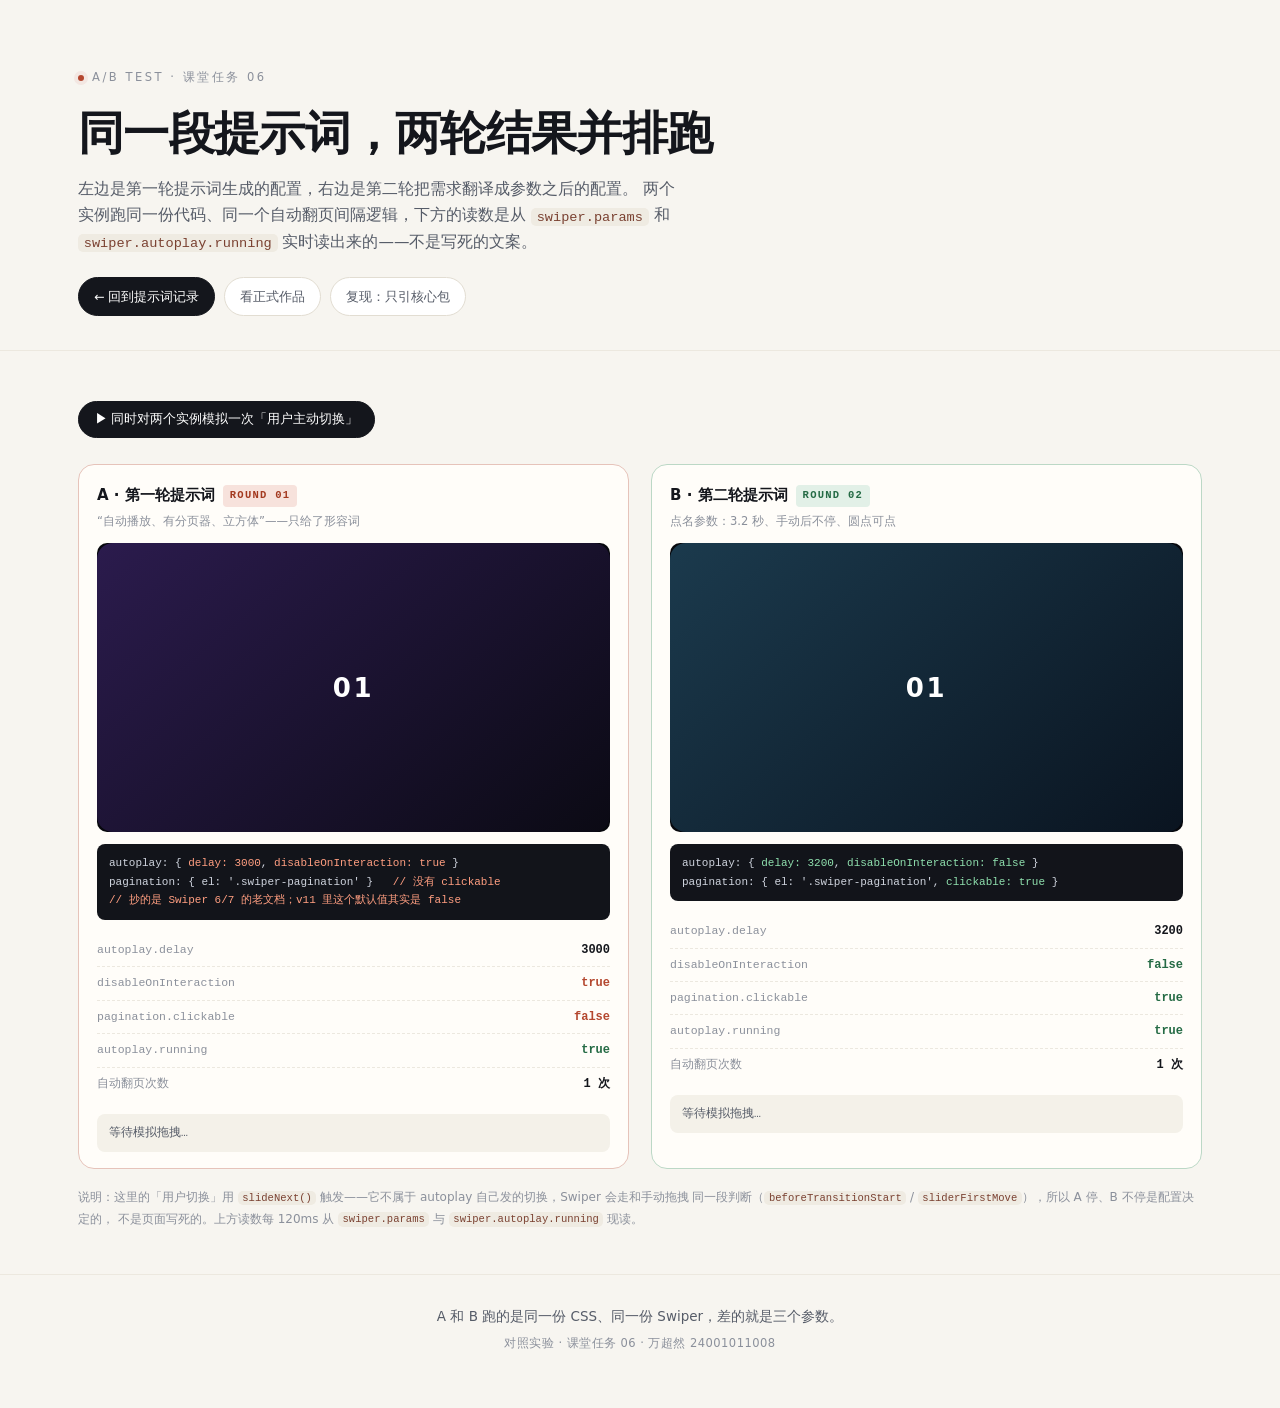
==== debug/index.html @ 889f72eb "feat: 补 4 张实拍记录 + A/B 对照实验页 + 核心包复现页；修正 disableOnInteraction 默认值说法" ====
<!doctype html>
<html lang="zh-CN">
<head>
<meta charset="utf-8" />
<meta name="viewport" content="width=device-width, initial-scale=1" />
<title>A/B 对照实验 · 第一轮 vs 第二轮</title>
<link rel="stylesheet" href="../css/style.css" />
<link rel="stylesheet" href="../vendor/swiper-bundle.min.css" />
<style>
  .ab-wrap{ max-width:1180px; }
  .ab-grid{
    display:grid; grid-template-columns:1fr 1fr; gap:22px;
    margin-top:26px;
  }
  .ab-panel{
    border:1px solid var(--line);
    border-radius:16px;
    background:var(--paper-2);
    padding:18px 18px 16px;
    min-width:0;
  }
  .ab-panel--bad{ border-color:#e6c3ba; }
  .ab-panel--good{ border-color:#bcd8c6; }
  .ab-panel h2{
    margin:0 0 3px; font-size:15px; font-weight:650;
    display:flex; align-items:center; gap:8px;
  }
  .ab-tag{
    font-family:ui-monospace,Consolas,monospace;
    font-size:10.5px; letter-spacing:.12em;
    padding:2px 7px; border-radius:4px;
  }
  .ab-tag--bad{ background:#f7e2dc; color:#a3391f; }
  .ab-tag--good{ background:#e2f0e7; color:#256b45; }
  .ab-sub{ margin:0 0 12px; font-size:11.5px; color:var(--ink-3); }

  .ab-stage{ border-radius:10px; overflow:hidden; background:#07080d; }
  .ab-stage .swiper{ width:100%; height:100%; }
  .ab-stage{ aspect-ratio:16/9; }
  .ab-slide{ display:grid; place-items:center; color:#fff; font-size:26px; font-weight:700; letter-spacing:.1em; }

  .ab-code{
    margin:12px 0 0;
    padding:10px 12px;
    background:#12141a; color:#cfd4de;
    border-radius:8px;
    font-size:11px; line-height:1.7;
    overflow-x:auto;
  }
  .ab-code .hl{ color:#ff9e80; }
  .ab-code .ok{ color:#8fe0ae; }

  .ab-rows{ margin:14px 0 0; }
  .ab-row{
    display:flex; justify-content:space-between; align-items:baseline;
    gap:12px;
    padding:6px 0;
    border-bottom:1px dashed var(--line-soft);
    font-size:12px;
  }
  .ab-row:last-child{ border-bottom:0; }
  .ab-row dt{ color:var(--ink-3); font-family:ui-monospace,Consolas,monospace; font-size:11.5px; }
  .ab-row dd{ margin:0; font-family:ui-monospace,Consolas,monospace; font-weight:600; }
  .v-false{ color:#b4472f; }
  .v-true{ color:#256b45; }

  .ab-log{
    margin-top:14px;
    font-size:11.5px;
    color:var(--ink-2);
    background:#f4f1e9;
    border-radius:8px;
    padding:9px 12px;
    min-height:38px;
    font-family:ui-monospace,Consolas,monospace;
    line-height:1.7;
  }
  .ab-btn{
    margin-top:16px;
    display:inline-flex; align-items:center; gap:8px;
    padding:9px 16px;
    border:1px solid var(--ink); border-radius:999px;
    background:var(--ink); color:#fff;
    font-size:12.5px; cursor:pointer;
  }
  .ab-btn:hover{ opacity:.86; }
  .ab-note{ margin:18px 0 0; font-size:12px; color:var(--ink-3); line-height:1.8; }
  @media (max-width:860px){ .ab-grid{ grid-template-columns:1fr; } }
</style>
</head>
<body class="page-log">

<header class="masthead">
  <div class="wrap ab-wrap">
    <p class="kicker"><span class="kicker__dot"></span>A/B TEST · 课堂任务 06</p>
    <h1>同一段提示词，两轮结果并排跑</h1>
    <p class="lede">
      左边是第一轮提示词生成的配置，右边是第二轮把需求翻译成参数之后的配置。
      两个实例跑同一份代码、同一个自动翻页间隔逻辑，下方的读数是从 <code>swiper.params</code> 和
      <code>swiper.autoplay.running</code> 实时读出来的——不是写死的文案。
    </p>
    <div class="log-nav">
      <a class="btn" href="../prompts.html">← 回到提示词记录</a>
      <a class="btn btn--ghost" href="../index.html">看正式作品</a>
      <a class="btn btn--ghost" href="core-only.html">复现：只引核心包</a>
    </div>
  </div>
</header>

<main class="wrap ab-wrap">

  <button class="ab-btn" id="btnDrag" type="button">▶ 同时对两个实例模拟一次「用户主动切换」</button>

  <div class="ab-grid">

    <!-- A -->
    <section class="ab-panel ab-panel--bad">
      <h2>A · 第一轮提示词 <span class="ab-tag ab-tag--bad">ROUND 01</span></h2>
      <p class="ab-sub">“自动播放、有分页器、立方体”——只给了形容词</p>

      <div class="ab-stage">
        <div class="swiper" id="swA">
          <div class="swiper-wrapper">
            <div class="swiper-slide ab-slide" style="background:linear-gradient(140deg,#2b1b4d,#0b0a14)">01</div>
            <div class="swiper-slide ab-slide" style="background:linear-gradient(140deg,#0e3f4a,#07131a)">02</div>
            <div class="swiper-slide ab-slide" style="background:linear-gradient(140deg,#4a1b2c,#14070d)">03</div>
          </div>
        </div>
      </div>

      <pre class="ab-code">autoplay: { <span class="hl">delay: 3000</span>, <span class="hl">disableOnInteraction: true</span> }
pagination: { el: '.swiper-pagination' }   <span class="hl">// 没有 clickable</span>
<span class="hl">// 抄的是 Swiper 6/7 的老文档；v11 里这个默认值其实是 false</span></pre>

      <dl class="ab-rows">
        <div class="ab-row"><dt>autoplay.delay</dt><dd id="aDelay">–</dd></div>
        <div class="ab-row"><dt>disableOnInteraction</dt><dd id="aDoi">–</dd></div>
        <div class="ab-row"><dt>pagination.clickable</dt><dd id="aClick">–</dd></div>
        <div class="ab-row"><dt>autoplay.running</dt><dd id="aRun">–</dd></div>
        <div class="ab-row"><dt>自动翻页次数</dt><dd id="aCount">–</dd></div>
      </dl>

      <div class="ab-log" id="aLog">等待模拟拖拽…</div>
    </section>

    <!-- B -->
    <section class="ab-panel ab-panel--good">
      <h2>B · 第二轮提示词 <span class="ab-tag ab-tag--good">ROUND 02</span></h2>
      <p class="ab-sub">点名参数：3.2 秒、手动后不停、圆点可点</p>

      <div class="ab-stage">
        <div class="swiper" id="swB">
          <div class="swiper-wrapper">
            <div class="swiper-slide ab-slide" style="background:linear-gradient(140deg,#1b3a4d,#0a1420)">01</div>
            <div class="swiper-slide ab-slide" style="background:linear-gradient(140deg,#3a2d1b,#171007)">02</div>
            <div class="swiper-slide ab-slide" style="background:linear-gradient(140deg,#1b4a2c,#07170f)">03</div>
          </div>
        </div>
      </div>

      <pre class="ab-code">autoplay: { <span class="ok">delay: 3200</span>, <span class="ok">disableOnInteraction: false</span> }
pagination: { el: '.swiper-pagination', <span class="ok">clickable: true</span> }</pre>

      <dl class="ab-rows">
        <div class="ab-row"><dt>autoplay.delay</dt><dd id="bDelay">–</dd></div>
        <div class="ab-row"><dt>disableOnInteraction</dt><dd id="bDoi">–</dd></div>
        <div class="ab-row"><dt>pagination.clickable</dt><dd id="bClick">–</dd></div>
        <div class="ab-row"><dt>autoplay.running</dt><dd id="bRun">–</dd></div>
        <div class="ab-row"><dt>自动翻页次数</dt><dd id="bCount">–</dd></div>
      </dl>

      <div class="ab-log" id="bLog">等待模拟拖拽…</div>
    </section>

  </div>

  <p class="ab-note">
    说明：这里的「用户切换」用 <code>slideNext()</code> 触发——它不属于 autoplay 自己发的切换，Swiper 会走和手动拖拽
    同一段判断（<code>beforeTransitionStart</code> / <code>sliderFirstMove</code>），所以 A 停、B 不停是配置决定的，
    不是页面写死的。上方读数每 120ms 从 <code>swiper.params</code> 与 <code>swiper.autoplay.running</code> 现读。
  </p>

</main>

<footer class="foot">
  <p>A 和 B 跑的是同一份 CSS、同一份 Swiper，差的就是三个参数。</p>
  <p class="foot__meta">对照实验 · 课堂任务 06 · 万超然 24001011008</p>
</footer>

<script src="../vendor/swiper-bundle.min.js"></script>
<script>
(function () {
  var COUNTS = { a: 0, b: 0 };

  var swA = new Swiper('#swA', {
    loop: true,
    effect: 'cube',
    speed: 600,
    autoplay: { delay: 3000, disableOnInteraction: true },   // 第一轮：AI 抄了旧版本文档
    pagination: { el: '#pagerA' }                 // 没有 clickable
  });

  var swB = new Swiper('#swB', {
    loop: true,
    effect: 'cube',
    speed: 600,
    autoplay: { delay: 3200, disableOnInteraction: false },
    pagination: { el: '#pagerB', clickable: true }
  });

  swA.on('slideChange', function () { COUNTS.a++; });
  swB.on('slideChange', function () { COUNTS.b++; });

  function paint(el, text, good) {
    el.textContent = text;
    el.className = good === true ? 'v-true' : good === false ? 'v-false' : '';
  }

  function tick() {
    paint(document.getElementById('aDelay'), String(swA.params.autoplay.delay));
    paint(document.getElementById('aDoi'), String(swA.params.autoplay.disableOnInteraction), !swA.params.autoplay.disableOnInteraction);
    paint(document.getElementById('aClick'), String(swA.params.pagination.clickable), swA.params.pagination.clickable);
    paint(document.getElementById('aRun'), String(swA.autoplay.running), swA.autoplay.running);
    paint(document.getElementById('aCount'), COUNTS.a + ' 次');

    paint(document.getElementById('bDelay'), String(swB.params.autoplay.delay));
    paint(document.getElementById('bDoi'), String(swB.params.autoplay.disableOnInteraction), !swB.params.autoplay.disableOnInteraction);
    paint(document.getElementById('bClick'), String(swB.params.pagination.clickable), swB.params.pagination.clickable);
    paint(document.getElementById('bRun'), String(swB.autoplay.running), swB.autoplay.running);
    paint(document.getElementById('bCount'), COUNTS.b + ' 次');
  }
  setInterval(tick, 120);
  tick();

  // 模拟一次「用户主动切换」：调 slideNext()，Swiper 会把它当成非 autoplay 触发的切换，
  // 走的是和手动拖拽同一段判断（beforeTransitionStart / sliderFirstMove）。
  function userNext(sw) {
    sw.slideNext();
  }

  function runDrag() {
    userNext(swA);
    userNext(swB);
    var t = new Date().toLocaleTimeString('zh-CN', { hour12: false });
    document.getElementById('aLog').textContent = '[' + t + '] 已模拟一次用户切换 → 稍等 0.6 秒看 running';
    document.getElementById('bLog').textContent = '[' + t + '] 已模拟一次用户切换 → 稍等 0.6 秒看 running';
    setTimeout(function () {
      document.getElementById('aLog').textContent =
        '切换后 autoplay.running = ' + swA.autoplay.running + '　（disableOnInteraction: true → 用户一操作就停）';
      document.getElementById('bLog').textContent =
        '切换后 autoplay.running = ' + swB.autoplay.running + '　（disableOnInteraction: false → 用户操作后继续跑）';
    }, 600);
  }

  document.getElementById('btnDrag').addEventListener('click', function () { runDrag(); });

  // 打开 2.5 秒后自动跑一次，方便直接截屏
  setTimeout(function () { runDrag(); }, 2500);
})();
</script>
</body>
</html>
---- css/style.css ----
/* =========================================================
   光影展 LUMEN · 轮播实验室
   亮色展厅 + 深色展台。Swiper 11.1.14
   ========================================================= */

:root{
  --paper:      #f7f5f0;
  --paper-2:    #fffdf9;
  --ink:        #14161c;
  --ink-2:      #565c68;
  --ink-3:      #8b909b;
  --line:       #e2ddD2;
  --line-soft:  #ece8df;
  --accent:     #b4472f;
  --accent-soft:#f3e7e2;
  --stage:      #07080d;
  --radius:     18px;
  --shadow-sm:  0 1px 2px rgba(20,22,28,.05), 0 8px 24px -12px rgba(20,22,28,.18);
  --shadow-lg:  0 40px 80px -40px rgba(20,22,28,.45);
}

*{ box-sizing:border-box; }

html{ -webkit-text-size-adjust:100%; }

body{
  margin:0;
  background:
    radial-gradient(1200px 600px at 80% -10%, #fff 0%, rgba(255,255,255,0) 60%),
    var(--paper);
  color:var(--ink);
  font-family:system-ui,-apple-system,"Segoe UI","PingFang SC","Microsoft YaHei",sans-serif;
  font-size:15px;
  line-height:1.7;
  -webkit-font-smoothing:antialiased;
}

.wrap{ width:100%; max-width:1180px; margin:0 auto; padding:0 28px; }

code,kbd,pre{ font-family:ui-monospace,"SFMono-Regular",Consolas,"Liberation Mono",monospace; }
code{ font-size:.88em; background:#efebe2; color:#7a4131; padding:.12em .42em; border-radius:5px; }

/* ---------------------------- 页头 ---------------------------- */
.masthead{
  padding:64px 0 34px;
  border-bottom:1px solid var(--line-soft);
  margin-bottom:34px;
}
.kicker{
  display:inline-flex; align-items:center; gap:8px;
  margin:0 0 18px;
  font-size:11.5px; letter-spacing:.22em; text-transform:uppercase;
  color:var(--ink-3);
}
.kicker__dot{
  width:6px; height:6px; border-radius:50%;
  background:var(--accent);
  box-shadow:0 0 0 4px var(--accent-soft);
}
.masthead h1{
  margin:0 0 16px;
  font-size:clamp(30px,4.2vw,46px);
  line-height:1.18;
  letter-spacing:-.015em;
  font-weight:700;
  word-break:keep-all;      /* 中文按“词”换行，不把“轮播实验室”拆成“轮播实验/室” */
  text-wrap:balance;
}
.latin{
  font-style:normal;
  font-weight:300;
  letter-spacing:.06em;
  color:var(--ink-3);
  margin:0 .08em;
}
.lede{
  margin:0 0 22px;
  max-width:62ch;
  color:var(--ink-2);
  font-size:15.5px;
}
.badges{ display:flex; flex-wrap:wrap; gap:8px; margin:0; padding:0; list-style:none; }
.badges li{
  font-size:12.5px;
  padding:5px 12px;
  border:1px solid var(--line);
  border-radius:999px;
  color:var(--ink-2);
  background:var(--paper-2);
}

/* ---------------------------- 展台 ---------------------------- */
.stage{
  border:1px solid var(--line);
  background:var(--paper-2);
  border-radius:calc(var(--radius) + 6px);
  padding:14px;
  box-shadow:var(--shadow-sm);
}
.stage__bar{
  display:flex; align-items:center; justify-content:space-between; gap:16px;
  padding:2px 6px 12px;
}
.stage__label{
  font-size:10.5px; letter-spacing:.28em; color:var(--ink-3);
}
.stage__hint{
  font-size:12px; color:var(--ink-3);
  display:flex; align-items:center; gap:4px; flex-wrap:wrap;
}
kbd{
  display:inline-block;
  min-width:20px; text-align:center;
  padding:1px 5px;
  border:1px solid var(--line);
  border-bottom-width:2px;
  border-radius:5px;
  background:#fff;
  font-size:11px;
  color:var(--ink-2);
}

.stage__frame{
  position:relative;
  aspect-ratio:16/9;
  border-radius:var(--radius);
  overflow:hidden;
  background:var(--stage);
  box-shadow:var(--shadow-lg), inset 0 0 0 1px rgba(255,255,255,.06);
}

.swiper{ width:100%; height:100%; }

.swiper-slide{
  overflow:hidden;
  background:var(--stage);
  border-radius:calc(var(--radius) - 2px);
}

/* ---------------------------- 展品视觉（CSS 光影装置） ---------------------------- */
.art{ position:absolute; inset:0; }

/* 颗粒感，统一质感 */
.art::after{
  content:"";
  position:absolute; inset:0;
  pointer-events:none;
  opacity:.13;
  mix-blend-mode:overlay;
  background-image:url("data:image/svg+xml,%3Csvg xmlns='http://www.w3.org/2000/svg' width='140' height='140'%3E%3Cfilter id='n'%3E%3CfeTurbulence type='fractalNoise' baseFrequency='.85' numOctaves='3' stitchTiles='stitch'/%3E%3C/filter%3E%3Crect width='140' height='140' filter='url(%23n)' opacity='.55'/%3E%3C/svg%3E");
}

/* 01 棱镜 */
.art--prism{
  background:
    radial-gradient(11% 26% at 20% 50%, #fff 0%, rgba(255,255,255,.55) 32%, rgba(255,255,255,0) 72%),
    linear-gradient(175deg,#05060a 0%,#0b0d16 55%,#05060a 100%);
}
.art--prism::before{
  content:"";
  position:absolute; left:19%; top:50%;
  width:82%; height:180%;
  transform:translateY(-50%);
  background:conic-gradient(from 0deg at 0% 50%,
    rgba(255,59,92,0)    44deg,
    rgba(255,59,92,.92)  53deg,
    rgba(255,146,59,.92) 64deg,
    rgba(255,229,59,.92) 76deg,
    rgba(72,224,143,.92) 88deg,
    rgba(59,200,255,.92) 100deg,
    rgba(123,97,255,.92) 112deg,
    rgba(123,97,255,0)   122deg);
  filter:blur(7px) saturate(1.2);
  mix-blend-mode:screen;
}
/* 入射白光 */
.art--prism::after{
  content:"";
  position:absolute; left:0; top:50%;
  width:20%; height:2px;
  transform:translateY(-1px);
  background:linear-gradient(90deg,rgba(255,255,255,0),#fff 72%,rgba(255,255,255,.9));
  box-shadow:0 0 22px 3px rgba(255,255,255,.5);
  opacity:1; mix-blend-mode:normal;
}

/* 02 霓虹 */
.art--neon{
  background:radial-gradient(120% 95% at 50% 112%, #1c1132 0%, #0a0711 52%, #05060a 100%);
}
.art--neon::before{
  content:"";
  position:absolute; inset:20% 9% 16%;
  background:repeating-linear-gradient(90deg,
    transparent 0 4.4%,
    rgba(255,62,140,.95) 4.4% 5.7%,
    transparent 5.7% 9.6%);
  border-radius:8px;
  filter:drop-shadow(0 0 16px rgba(255,62,140,.6)) blur(.35px);
  -webkit-mask:linear-gradient(90deg,transparent,#000 9%,#000 91%,transparent);
          mask:linear-gradient(90deg,transparent,#000 9%,#000 91%,transparent);
}

/* 03 液光 */
.art--liquid{
  background:
    radial-gradient(58% 78% at 22% 32%, rgba(43,27,107,.95), rgba(0,0,0,0) 66%),
    radial-gradient(52% 66% at 74% 62%, rgba(15,111,122,.92), rgba(0,0,0,0) 66%),
    radial-gradient(44% 56% at 52% 16%, rgba(122,31,77,.85), rgba(0,0,0,0) 66%),
    #05060b;
}
.art--liquid::before{
  content:"";
  position:absolute; inset:-16%;
  background:
    radial-gradient(closest-side at 32% 42%, rgba(122,170,255,.85), rgba(0,0,0,0)),
    radial-gradient(closest-side at 67% 58%, rgba(255,120,180,.8),  rgba(0,0,0,0)),
    radial-gradient(closest-side at 46% 72%, rgba(120,255,214,.5),  rgba(0,0,0,0));
  filter:blur(58px) contrast(1.25) saturate(1.3);
  mix-blend-mode:screen;
}

/* 04 光轨 */
.art--trails{
  background:radial-gradient(85% 85% at 16% 20%, #0a1430 0%, #04050a 72%);
}
.art--trails::before{
  content:"";
  position:absolute; inset:-32%;
  transform:rotate(-16deg);
  background:repeating-linear-gradient(90deg,
    transparent 0 30px,
    rgba(120,200,255,.82) 30px 34px,
    transparent 34px 72px,
    rgba(255,140,90,.7) 72px 75px,
    transparent 75px 132px);
  filter:blur(2.4px);
  mix-blend-mode:screen;
  opacity:.85;
  -webkit-mask:linear-gradient(118deg,#000 18%,rgba(0,0,0,0) 86%);
          mask:linear-gradient(118deg,#000 18%,rgba(0,0,0,0) 86%);
}

/* 05 光谱墙 */
.art--spectrum{
  background:radial-gradient(95% 75% at 50% 50%, #0c0e18, #04050a 78%);
}
.art--spectrum::before{
  content:"";
  position:absolute; inset:16% 12%;
  background:linear-gradient(90deg,#ff2d55,#ff9500,#ffe600,#34d399,#22d3ee,#4f7cff,#a855f7,#ff2d55);
  -webkit-mask:repeating-linear-gradient(90deg,#000 0 10px,transparent 10px 15px);
          mask:repeating-linear-gradient(90deg,#000 0 10px,transparent 10px 15px);
  filter:blur(1.1px) saturate(1.3);
  box-shadow:0 0 90px rgba(120,120,255,.38);
}

/* 06 AI 生成实拍感图片 */
img.art--photo{
  width:100%; height:100%;
  object-fit:cover;
  object-position:center 38%;
  display:block;
}

/* 文字压层 */
.slide__caption{
  position:absolute; left:0; right:0; bottom:0;
  padding:clamp(16px,3.2vw,36px);
  padding-right:clamp(90px,16vw,180px);
  color:#fff;
  background:linear-gradient(to top,rgba(4,5,10,.86) 0%,rgba(4,5,10,.42) 46%,rgba(4,5,10,0) 100%);
}
.slide__no{
  display:block;
  font-family:ui-monospace,Consolas,monospace;
  font-size:11px; letter-spacing:.3em;
  color:rgba(255,255,255,.6);
  margin-bottom:6px;
}
.slide__caption h2{
  margin:0 0 4px;
  font-size:clamp(18px,2.5vw,30px);
  font-weight:700;
  letter-spacing:-.01em;
  display:flex; align-items:baseline; gap:10px; flex-wrap:wrap;
}
.slide__en{
  font-size:11px; font-weight:400; letter-spacing:.2em;
  color:rgba(255,255,255,.55);
}
.slide__caption p{
  margin:0;
  font-size:clamp(12px,1.2vw,13.5px);
  color:rgba(255,255,255,.72);
  max-width:46ch;
}

/* ---------------------------- 控制器 ---------------------------- */
.controls{
  display:flex; align-items:center; justify-content:space-between;
  gap:18px; flex-wrap:wrap;
  padding:16px 6px 4px;
}
.controls__nav{ display:flex; align-items:center; gap:10px; }

.navbtn{
  width:38px; height:38px;
  display:grid; place-items:center;
  border:1px solid var(--line);
  border-radius:50%;
  background:#fff;
  color:var(--ink);
  cursor:pointer;
  transition:background .18s ease, color .18s ease, border-color .18s ease, transform .18s ease;
}
.navbtn svg{ width:16px; height:16px; fill:none; stroke:currentColor; stroke-width:2; stroke-linecap:round; stroke-linejoin:round; }
.navbtn:hover{ background:var(--ink); color:#fff; border-color:var(--ink); }
.navbtn:active{ transform:scale(.94); }
.navbtn.swiper-button-disabled{ opacity:.32; cursor:default; }
.navbtn:focus-visible{ outline:2px solid var(--accent); outline-offset:2px; }

.counter{
  font-family:ui-monospace,Consolas,monospace;
  font-size:12px; color:var(--ink-3);
  margin-left:4px; letter-spacing:.06em;
}
.counter b{ color:var(--ink); font-weight:600; }
.counter i{ font-style:normal; margin:0 2px; opacity:.5; }

/* 分页器（外部元素，需覆盖 Swiper 的绝对定位） */
.swiper-pagination{
  position:static !important;
  display:flex; align-items:center; gap:7px;
  width:auto !important;
  transform:none !important;
}
.swiper-pagination-bullet{
  width:7px; height:7px; margin:0 !important;
  border-radius:999px;
  background:#cfc9bd;
  opacity:1;
  transition:width .25s ease, background .25s ease;
}
.swiper-pagination-bullet-active{
  width:26px;
  background:var(--accent);
}

.controls__switches{ display:flex; align-items:center; gap:16px; flex-wrap:wrap; }

.switch{ display:inline-flex; align-items:center; gap:8px; cursor:pointer; user-select:none; }
.switch input{ position:absolute; opacity:0; width:0; height:0; }
.switch__track{
  width:32px; height:18px; border-radius:999px;
  background:#dcd6ca;
  position:relative;
  transition:background .2s ease;
  flex:0 0 auto;
}
.switch__knob{
  position:absolute; top:2px; left:2px;
  width:14px; height:14px; border-radius:50%;
  background:#fff;
  box-shadow:0 1px 2px rgba(0,0,0,.22);
  transition:transform .2s ease;
}
.switch input:checked + .switch__track{ background:var(--ink); }
.switch input:checked + .switch__track .switch__knob{ transform:translateX(14px); }
.switch input:focus-visible + .switch__track{ outline:2px solid var(--accent); outline-offset:2px; }
.switch__text{ font-size:12.5px; color:var(--ink-2); }

/* ---------------------------- 面板 ---------------------------- */
.panel{
  margin-top:26px;
  border:1px solid var(--line);
  background:var(--paper-2);
  border-radius:var(--radius);
  padding:24px 24px 22px;
  box-shadow:var(--shadow-sm);
}
.panel__head{ margin-bottom:18px; }
.panel__head h2{
  margin:0 0 4px;
  font-size:17px; font-weight:650; letter-spacing:-.01em;
}
.panel__sub{ font-weight:400; font-size:13px; color:var(--ink-3); margin-left:6px; }
.panel__note{ margin:0; font-size:12.5px; color:var(--ink-3); }

/* 特效按钮 */
.fxbar{ display:grid; grid-template-columns:repeat(7,minmax(0,1fr)); gap:8px; }
.fx{
  position:relative;
  display:flex; flex-direction:column; align-items:flex-start; gap:3px;
  padding:11px 12px 12px;
  border:1px solid var(--line);
  border-radius:12px;
  background:#fff;
  color:var(--ink);
  font-family:ui-monospace,Consolas,monospace;
  font-size:13px; font-weight:600;
  cursor:pointer;
  text-align:left;
  transition:border-color .18s ease, background .18s ease, color .18s ease, transform .18s ease;
}
.fx i{
  font-style:normal;
  font-size:10px; letter-spacing:.12em;
  color:var(--ink-3);
  font-weight:400;
}
.fx .fx__cn{
  font-family:system-ui,"PingFang SC","Microsoft YaHei",sans-serif;
  font-size:11.5px; font-weight:400; color:var(--ink-3);
  letter-spacing:0;
}
.fx:hover{ border-color:#c9c2b4; transform:translateY(-1px); }
.fx.is-active{
  background:var(--ink); color:#fff; border-color:var(--ink);
}
.fx.is-active i,.fx.is-active .fx__cn{ color:rgba(255,255,255,.6); }
.fx--star{ border-color:#ddc9b8; background:linear-gradient(180deg,#fffaf5,#fff); }
.fx--star .fx__cn{ color:var(--accent); }
.fx--star.is-active{ background:linear-gradient(180deg,#b4472f,#9a3722); border-color:#9a3722; }
.fx--star.is-active .fx__cn{ color:rgba(255,255,255,.78); }
.fx:focus-visible{ outline:2px solid var(--accent); outline-offset:2px; }

/* ---------------------------- 两列卡片 ---------------------------- */
.grid{
  display:grid; grid-template-columns:1fr 1fr; gap:18px;
  margin-top:18px;
}
.card{
  border:1px solid var(--line);
  background:var(--paper-2);
  border-radius:var(--radius);
  padding:22px 22px 20px;
  box-shadow:var(--shadow-sm);
  min-width:0;
}
.card__title{
  margin:0 0 14px;
  font-size:14px; font-weight:650;
  display:flex; align-items:baseline; gap:8px; flex-wrap:wrap;
}
.card__hint{ font-size:11.5px; font-weight:400; color:var(--ink-3); }
.card__foot{
  margin:16px 0 0;
  padding-top:13px;
  border-top:1px dashed var(--line);
  font-size:12px; color:var(--ink-3); line-height:1.65;
}

.code{
  margin:0;
  padding:14px 16px;
  background:#12141a;
  color:#d7dbe4;
  border-radius:12px;
  font-size:12px;
  line-height:1.75;
  overflow:auto;
  max-height:352px;
}
.code .k{ color:#8ec5ff; }
.code .s{ color:#b8e6a0; }
.code .n{ color:#ffbf7a; }
.code .b{ color:#ff9ec4; }
.code .c{ color:#6d7484; }

.knob{ margin-bottom:16px; }
.knob:last-of-type{ margin-bottom:0; }
.knob label{ display:block; font-size:12.5px; color:var(--ink-2); margin-bottom:8px; }
.knob__row{ display:flex; align-items:center; gap:12px; }

input[type="range"]{
  -webkit-appearance:none; appearance:none;
  flex:1; height:4px; border-radius:999px;
  background:linear-gradient(90deg,var(--ink) 0%,var(--ink) 40%,#e2ddd2 40%,#e2ddd2 100%);
  outline:none;
}
input[type="range"]::-webkit-slider-thumb{
  -webkit-appearance:none; appearance:none;
  width:16px; height:16px; border-radius:50%;
  background:#fff; border:2px solid var(--ink);
  cursor:pointer; box-shadow:0 1px 4px rgba(0,0,0,.2);
}
input[type="number"]{
  width:82px;
  padding:7px 9px;
  border:1px solid var(--line);
  border-radius:9px;
  background:#fff;
  font-family:ui-monospace,Consolas,monospace;
  font-size:13px;
  color:var(--ink);
  text-align:center;
}
input[type="number"]:focus{ outline:2px solid var(--accent); outline-offset:1px; border-color:transparent; }

.knob__say{
  margin:9px 0 0;
  font-size:12.5px;
  line-height:1.66;
  color:var(--ink-2);
  padding:10px 12px;
  background:#f4f1e9;
  border-left:2px solid var(--accent);
  border-radius:0 8px 8px 0;
}
.knob__say b{ color:var(--ink); }

/* ---------------------------- 对照表 ---------------------------- */
.checklist{ display:grid; grid-template-columns:repeat(3,1fr); gap:22px; }
.checklist__col h4{
  margin:0 0 10px;
  font-size:12.5px; font-weight:650;
  color:var(--accent);
  letter-spacing:.02em;
}
.checklist__col ul{ margin:0; padding:0; list-style:none; }
.checklist__col li{
  position:relative;
  padding-left:20px;
  margin-bottom:11px;
  font-size:12.5px;
  line-height:1.7;
  color:var(--ink-2);
}
.checklist__col li::before{
  content:"";
  position:absolute; left:2px; top:.62em;
  width:8px; height:5px;
  border-left:1.6px solid var(--accent);
  border-bottom:1.6px solid var(--accent);
  transform:rotate(-45deg);
}
.checklist__col li b{ display:block; color:var(--ink); font-weight:600; }
.checklist__col code{ font-size:11px; }

/* ---------------------------- 页脚 ---------------------------- */
.foot{
  margin-top:44px;
  padding:30px 0 48px;
  border-top:1px solid var(--line-soft);
  text-align:center;
}
.foot p{ margin:0 0 6px; font-size:13.5px; color:var(--ink-2); }
.foot b{ color:var(--ink); }
.foot__meta{ font-size:11.5px !important; color:var(--ink-3) !important; letter-spacing:.04em; }

/* ---------------------------- 响应式 ---------------------------- */
@media (max-width:920px){
  .grid{ grid-template-columns:1fr; }
  .checklist{ grid-template-columns:1fr; gap:16px; }
  .fxbar{ grid-template-columns:repeat(4,minmax(0,1fr)); }
  .masthead{ padding:44px 0 26px; }
}
@media (max-width:640px){
  .wrap{ padding:0 16px; }
  .stage{ padding:9px; }
  .stage__hint{ display:none; }
  .fxbar{ grid-template-columns:repeat(2,minmax(0,1fr)); }
  .controls{ gap:12px; }
  .controls__switches{ gap:12px; }
  .panel{ padding:18px 16px; }
  .slide__caption{ padding-right:clamp(16px,3.2vw,36px); }
}

@media (prefers-reduced-motion:reduce){
  *{ transition-duration:.01ms !important; }
}

/* =========================================================
   附加：首页 → 提示词记录的入口
   ========================================================= */
.masthead__top{
  display:flex; align-items:center; justify-content:space-between;
  gap:16px; flex-wrap:wrap;
  margin-bottom:18px;
}
.masthead__top .kicker{ margin:0; }

.toplink{
  display:inline-flex; align-items:center; gap:7px;
  padding:7px 14px;
  border:1px solid var(--line);
  border-radius:999px;
  background:#fff;
  color:var(--ink);
  text-decoration:none;
  font-size:12px; letter-spacing:.06em;
  transition:border-color .18s ease, background .18s ease, color .18s ease;
}
.toplink:hover{ border-color:var(--ink); background:var(--ink); color:#fff; }
.toplink svg{ width:13px; height:13px; fill:none; stroke:currentColor; stroke-width:2; stroke-linecap:round; stroke-linejoin:round; }

/* 提交材料入口卡片 */
.cta{
  display:flex; align-items:center; justify-content:space-between;
  gap:26px; flex-wrap:wrap;
  background:linear-gradient(120deg,#fffdf9 0%, #f7f1e8 100%);
  border-color:#e5dbcb;
}
.cta__text{ min-width:260px; flex:1; }
.cta__text h2{ margin:0 0 6px; font-size:17px; font-weight:650; }
.cta__text p{ margin:0; font-size:13px; color:var(--ink-2); max-width:52ch; }
.cta__links{ display:flex; flex-direction:column; gap:8px; }
.cta__links a{
  display:inline-flex; align-items:center; gap:6px;
  font-size:12.5px; color:var(--ink);
  text-decoration:none;
  padding:6px 12px;
  border:1px solid #ddd0bc;
  border-radius:9px;
  background:#fff;
  transition:border-color .18s, transform .18s, color .18s;
}
.cta__links a:hover{ border-color:var(--accent); color:var(--accent); transform:translateX(2px); }

/* =========================================================
   提示词记录页（prompts.html）
   ========================================================= */
.page-log{ background:var(--paper); }

.masthead--log{ padding-bottom:30px; }
.masthead--log .wrap{ max-width:900px; }
.log-nav{ display:flex; gap:9px; flex-wrap:wrap; margin-top:22px; }
.btn{
  display:inline-flex; align-items:center; gap:6px;
  padding:8px 15px;
  border:1px solid var(--ink);
  border-radius:999px;
  background:var(--ink);
  color:#fff;
  font-size:12.5px;
  text-decoration:none;
  transition:opacity .18s, transform .18s;
}
.btn:hover{ opacity:.86; transform:translateY(-1px); }
.btn--ghost{ background:#fff; color:var(--ink-2); border-color:var(--line); }
.btn--ghost:hover{ border-color:var(--ink); color:var(--ink); opacity:1; }

.log-wrap{ max-width:900px; padding-bottom:10px; }

.log-sec{
  padding:8px 0 34px;
  border-bottom:1px solid var(--line-soft);
  margin-bottom:34px;
}
.log-sec:last-of-type{ border-bottom:0; }

.log-sec__head{ margin-bottom:22px; }
.log-sec__no{
  display:inline-block;
  font-family:ui-monospace,Consolas,monospace;
  font-size:10.5px; letter-spacing:.24em;
  color:var(--accent);
  border:1px solid var(--accent-soft);
  background:var(--accent-soft);
  padding:3px 9px;
  border-radius:5px;
  margin-bottom:10px;
}
.log-sec__head h2{
  margin:0 0 10px;
  font-size:clamp(20px,2.6vw,26px);
  line-height:1.35;
  letter-spacing:-.01em;
}
.log-sec__goal{
  margin:0;
  font-size:13.5px;
  color:var(--ink-2);
  line-height:1.8;
  padding:12px 15px;
  background:#f2eee6;
  border-radius:10px;
}

.round{
  margin-top:26px;
  padding-top:24px;
  border-top:1px dashed var(--line);
}
.round:first-of-type{ border-top:0; padding-top:0; }
.round__tag{
  display:inline-block;
  font-family:ui-monospace,Consolas,monospace;
  font-size:11px; letter-spacing:.16em;
  color:var(--ink-3);
  margin-bottom:12px;
}
.round__tag--ok{ color:#2f7d51; }

/* 提示词块 */
.prompt{
  border:1px solid #d9cdb9;
  border-left:3px solid var(--accent);
  border-radius:0 12px 12px 0;
  background:linear-gradient(180deg,#fffaf3,#fffdf9);
  overflow:hidden;
}
.prompt__head{
  display:flex; align-items:center; justify-content:space-between; gap:12px;
  padding:10px 15px;
  border-bottom:1px solid #ece2d3;
  font-size:11.5px; letter-spacing:.12em; text-transform:uppercase;
  color:var(--ink-3);
}
.copy{
  border:1px solid var(--line);
  background:#fff;
  color:var(--ink-2);
  font-size:11px;
  padding:3px 9px;
  border-radius:6px;
  cursor:pointer;
  letter-spacing:0;
  transition:all .16s ease;
}
.copy:hover{ border-color:var(--ink); color:var(--ink); }
.copy.is-done{ border-color:#2f7d51; color:#2f7d51; }
.prompt__body{
  padding:14px 16px;
  font-size:13.5px;
  line-height:1.85;
  color:var(--ink);
}

/* AI 回答块 */
.answer{
  margin-top:12px;
  border-radius:12px;
  overflow:hidden;
  border:1px solid #232733;
  background:#12141a;
}
.answer--bad{ border-color:#6b2b23; }
.answer__head{
  display:flex; align-items:center; gap:8px;
  padding:9px 15px;
  border-bottom:1px solid rgba(255,255,255,.08);
  font-size:11.5px; letter-spacing:.1em;
  color:#9aa1b1;
}
.answer--bad .answer__head{ color:#e79c8e; }
.answer__head em{ font-style:normal; font-size:10.5px; color:#5f6675; }
.answer pre{
  margin:0;
  padding:15px 17px;
  overflow-x:auto;
  font-size:12px;
  line-height:1.8;
  color:#d7dbe4;
}
.answer pre code{ background:none; color:inherit; padding:0; font-size:inherit; }
.answer__after{
  margin:0;
  padding:12px 17px 15px;
  font-size:12.5px;
  line-height:1.8;
  color:#a9b0c0;
  border-top:1px solid rgba(255,255,255,.06);
}
.answer__after code{ background:rgba(255,255,255,.1); color:#ffd9a8; }

/* 验证表 */
.verify{
  width:100%;
  border-collapse:collapse;
  margin-top:16px;
  font-size:12.5px;
  background:#fff;
  border:1px solid var(--line);
  border-radius:10px;
  overflow:hidden;
}
.verify th,.verify td{
  padding:9px 12px;
  text-align:left;
  border-bottom:1px solid var(--line-soft);
  vertical-align:top;
}
.verify th{
  font-size:11px; font-weight:600; letter-spacing:.08em;
  color:var(--ink-3);
  background:#f6f3ec;
}
.verify tr:last-child td{ border-bottom:0; }
.verify td:first-child{ white-space:nowrap; color:var(--ink-2); }
.v-col{ white-space:nowrap; font-weight:600; }
.v-col.ok{ color:#2f7d51; }
.v-col.no{ color:#b4472f; }

/* 截图位 */
.shot{
  margin:18px 0 0;
  border:1px solid var(--line);
  border-radius:12px;
  overflow:hidden;
  background:#fff;
}
.shot img{ display:block; width:100%; height:auto; }
.shot figcaption{
  padding:9px 14px;
  font-size:11.5px;
  color:var(--ink-3);
  border-top:1px solid var(--line-soft);
  background:#faf8f3;
}
.shot.is-empty{
  border-style:dashed;
  background:#faf8f3;
}
.shot.is-empty::before{
  content:"截图位 · 把这轮真实对话截图存成同名文件放进 img/ 即可";
  display:block;
  padding:26px 16px;
  text-align:center;
  font-size:12px;
  color:var(--ink-3);
}

.insight{
  margin:16px 0 0;
  padding:12px 15px;
  font-size:12.5px;
  line-height:1.8;
  color:var(--ink-2);
  background:#f4f1e9;
  border-radius:10px;
}

/* 答辩问答 */
.qa{ margin-top:28px; }
.qa h3{
  margin:0 0 12px;
  font-size:14px; font-weight:650;
  letter-spacing:.02em;
}
.qa details{
  border:1px solid var(--line);
  border-radius:10px;
  background:var(--paper-2);
  margin-bottom:9px;
  overflow:hidden;
}
.qa summary{
  cursor:pointer;
  padding:11px 15px;
  font-size:13px; font-weight:600;
  color:var(--ink);
  list-style:none;
  display:flex; align-items:center; gap:9px;
}
.qa summary::-webkit-details-marker{ display:none; }
.qa summary::before{
  content:"?";
  flex:0 0 auto;
  width:18px; height:18px;
  display:grid; place-items:center;
  border-radius:50%;
  background:var(--accent-soft);
  color:var(--accent);
  font-size:11px; font-weight:700;
}
.qa details[open] summary{ border-bottom:1px solid var(--line-soft); }
.qa details > p,
.qa details > ul{
  margin:0;
  padding:12px 16px;
  font-size:13px;
  line-height:1.85;
  color:var(--ink-2);
}
.qa details > p + p{ padding-top:0; }
.qa ul.tight{ padding-left:32px; }
.qa ul.tight li{ margin-bottom:5px; }
.qa .verify{ margin:12px 16px; width:calc(100% - 32px); }
.qa .kv{
  margin:12px 16px 14px !important;
  padding:10px 13px !important;
  background:#f4f1e9;
  border-left:2px solid var(--accent);
  border-radius:0 8px 8px 0;
  font-size:12.5px !important;
}

/* 收尾 */
.log-end{
  margin:34px 0 10px;
  padding:26px 26px 22px;
  border:1px solid var(--line);
  border-radius:var(--radius);
  background:var(--paper-2);
}
.log-end h2{ margin:0 0 14px; font-size:16px; font-weight:650; }
.steps{ margin:0; padding-left:20px; }
.steps li{ font-size:12.5px; line-height:1.9; color:var(--ink-2); }

@media (max-width:640px){
  .log-wrap{ padding:0 16px; }
  .prompt__body{ font-size:13px; padding:12px 14px; }
  .answer pre{ font-size:11px; padding:12px 13px; }
  .verify{ font-size:11.5px; }
  .verify th,.verify td{ padding:8px 9px; }
  .log-end{ padding:20px 18px; }
}
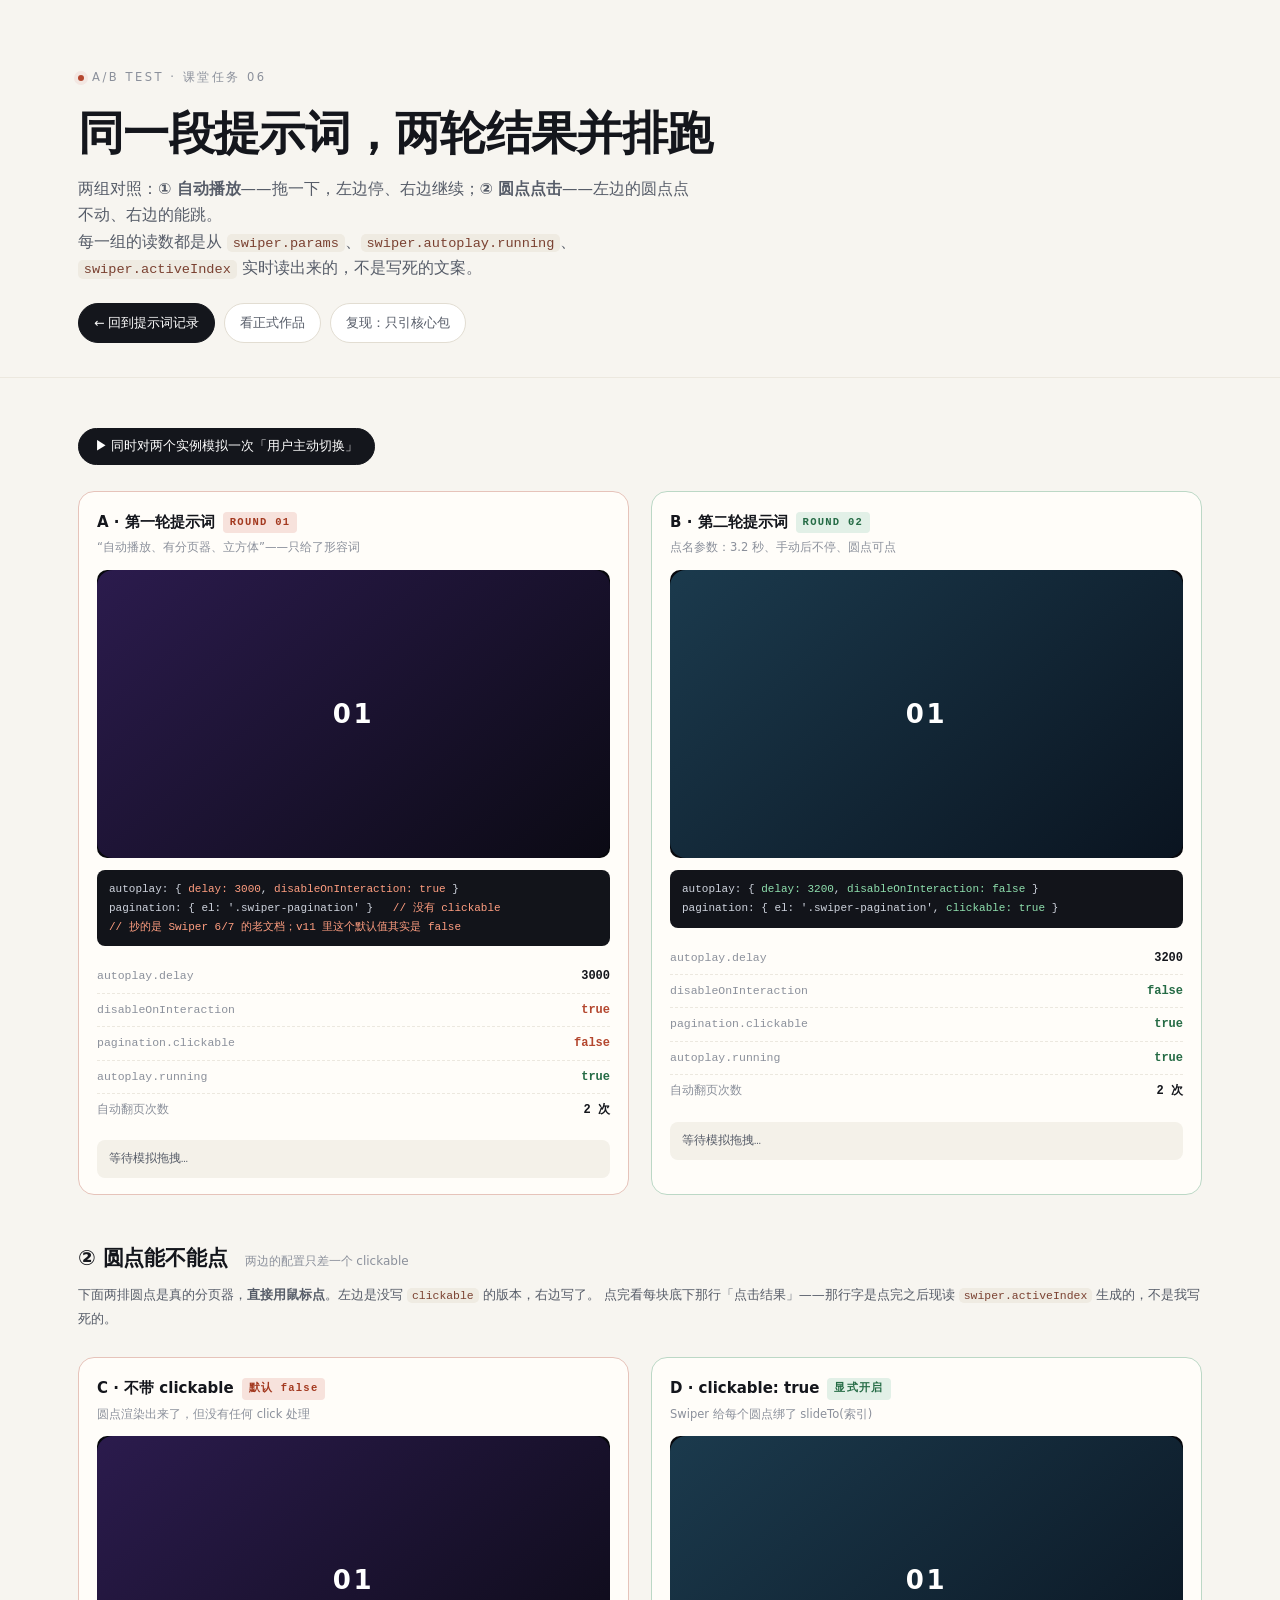
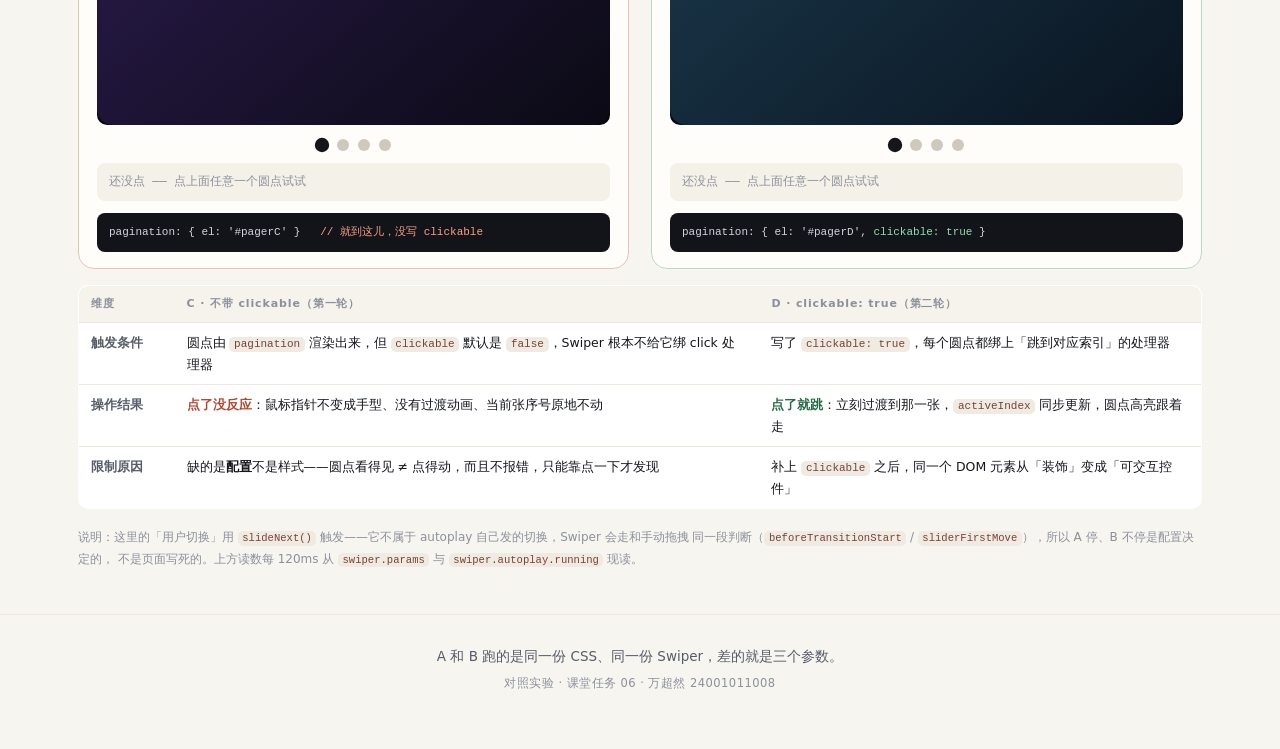
==== commit 9dd9f0aa: "feat: 任务一补「圆点可点击」三维度对照 + 可现场点击的 C/D 实验组" ====
--- a/debug/index.html
+++ b/debug/index.html
@@ -84,6 +84,26 @@
     font-size:12.5px; cursor:pointer;
   }
   .ab-btn:hover{ opacity:.86; }
+  .ab-h2{ margin:46px 0 6px; font-size:21px; font-weight:700; letter-spacing:-.01em; }
+  .ab-h2 span{ font-size:12px; font-weight:400; color:var(--ink-3); margin-left:10px; letter-spacing:0; }
+  .ab-lead{ margin:0 0 18px; font-size:13px; color:var(--ink-2); line-height:1.85; }
+  .ab-dots{ display:flex; gap:9px; justify-content:center; padding:14px 0 2px; }
+  .ab-dots .swiper-pagination-bullet{
+    width:12px; height:12px; border-radius:50%;
+    background:#cfc9bd; opacity:1; cursor:pointer;
+    transition:background .2s ease, transform .2s ease;
+  }
+  .ab-dots .swiper-pagination-bullet:hover{ background:#a8a196; }
+  .ab-dots .swiper-pagination-bullet-active{ background:var(--ink); transform:scale(1.2); }
+  .ab-click{
+    margin:10px 0 0; padding:9px 12px; border-radius:8px;
+    font-family:ui-monospace,Consolas,monospace; font-size:12px; line-height:1.7;
+    color:var(--ink-3); background:#f4f1e9;
+  }
+  .ab-click.is-bad{ color:#a3391f; background:#fdf1ee; }
+  .ab-click.is-ok{ color:#256b45; background:#eef6f1; }
+  .v-ok{ color:#256b45; font-weight:600; }
+  .v-no{ color:#b4472f; font-weight:600; }
   .ab-note{ margin:18px 0 0; font-size:12px; color:var(--ink-3); line-height:1.8; }
   @media (max-width:860px){ .ab-grid{ grid-template-columns:1fr; } }
 </style>
@@ -95,9 +115,9 @@
     <p class="kicker"><span class="kicker__dot"></span>A/B TEST · 课堂任务 06</p>
     <h1>同一段提示词，两轮结果并排跑</h1>
     <p class="lede">
-      左边是第一轮提示词生成的配置，右边是第二轮把需求翻译成参数之后的配置。
-      两个实例跑同一份代码、同一个自动翻页间隔逻辑，下方的读数是从 <code>swiper.params</code> 和
-      <code>swiper.autoplay.running</code> 实时读出来的——不是写死的文案。
+      两组对照：<b>① 自动播放</b>——拖一下，左边停、右边继续；<b>② 圆点点击</b>——左边的圆点点不动、右边的能跳。<br />
+      每一组的读数都是从 <code>swiper.params</code>、<code>swiper.autoplay.running</code>、<code>swiper.activeIndex</code>
+      实时读出来的，不是写死的文案。
     </p>
     <div class="log-nav">
       <a class="btn" href="../prompts.html">← 回到提示词记录</a>
@@ -173,6 +193,79 @@
     </section>
 
   </div>
+
+  <h2 class="ab-h2" id="click">② 圆点能不能点 <span>两边的配置只差一个 clickable</span></h2>
+  <p class="ab-lead">
+    下面两排圆点是真的分页器，<b>直接用鼠标点</b>。左边是没写 <code>clickable</code> 的版本，右边写了。
+    点完看每块底下那行「点击结果」——那行字是点完之后现读 <code>swiper.activeIndex</code> 生成的，不是我写死的。
+  </p>
+
+  <div class="ab-grid">
+    <section class="ab-panel ab-panel--bad">
+      <h2>C · 不带 clickable <span class="ab-tag ab-tag--bad">默认 false</span></h2>
+      <p class="ab-sub">圆点渲染出来了，但没有任何 click 处理</p>
+
+      <div class="ab-stage">
+        <div class="swiper" id="swC">
+          <div class="swiper-wrapper">
+            <div class="swiper-slide ab-slide" style="background:linear-gradient(140deg,#2b1b4d,#0b0a14)">01</div>
+            <div class="swiper-slide ab-slide" style="background:linear-gradient(140deg,#0e3f4a,#07131a)">02</div>
+            <div class="swiper-slide ab-slide" style="background:linear-gradient(140deg,#4a1b2c,#14070d)">03</div>
+            <div class="swiper-slide ab-slide" style="background:linear-gradient(140deg,#1b3a4d,#0a1420)">04</div>
+          </div>
+        </div>
+      </div>
+
+      <div class="ab-dots" id="pagerC"></div>
+      <p class="ab-click" id="cLog">还没点 —— 点上面任意一个圆点试试</p>
+
+      <pre class="ab-code">pagination: { el: '#pagerC' }   <span class="hl">// 就到这儿，没写 clickable</span></pre>
+    </section>
+
+    <section class="ab-panel ab-panel--good">
+      <h2>D · clickable: true <span class="ab-tag ab-tag--good">显式开启</span></h2>
+      <p class="ab-sub">Swiper 给每个圆点绑了 slideTo(索引)</p>
+
+      <div class="ab-stage">
+        <div class="swiper" id="swD">
+          <div class="swiper-wrapper">
+            <div class="swiper-slide ab-slide" style="background:linear-gradient(140deg,#1b3a4d,#0a1420)">01</div>
+            <div class="swiper-slide ab-slide" style="background:linear-gradient(140deg,#3a2d1b,#171007)">02</div>
+            <div class="swiper-slide ab-slide" style="background:linear-gradient(140deg,#1b4a2c,#07170f)">03</div>
+            <div class="swiper-slide ab-slide" style="background:linear-gradient(140deg,#3a1b2c,#14070d)">04</div>
+          </div>
+        </div>
+      </div>
+
+      <div class="ab-dots" id="pagerD"></div>
+      <p class="ab-click" id="dLog">还没点 —— 点上面任意一个圆点试试</p>
+
+      <pre class="ab-code">pagination: { el: '#pagerD', <span class="ok">clickable: true</span> }</pre>
+    </section>
+  </div>
+
+  <table class="verify">
+    <thead>
+      <tr><th style="width:96px">维度</th><th>C · 不带 clickable（第一轮）</th><th>D · clickable: true（第二轮）</th></tr>
+    </thead>
+    <tbody>
+      <tr>
+        <td><b>触发条件</b></td>
+        <td>圆点由 <code>pagination</code> 渲染出来，但 <code>clickable</code> 默认是 <code>false</code>，Swiper 根本不给它绑 click 处理器</td>
+        <td>写了 <code>clickable: true</code>，每个圆点都绑上「跳到对应索引」的处理器</td>
+      </tr>
+      <tr>
+        <td><b>操作结果</b></td>
+        <td><span class="v-no">点了没反应</span>：鼠标指针不变成手型、没有过渡动画、当前张序号原地不动</td>
+        <td><span class="v-ok">点了就跳</span>：立刻过渡到那一张，<code>activeIndex</code> 同步更新，圆点高亮跟着走</td>
+      </tr>
+      <tr>
+        <td><b>限制原因</b></td>
+        <td>缺的是<b>配置</b>不是样式——圆点看得见 ≠ 点得动，而且不报错，只能靠点一下才发现</td>
+        <td>补上 <code>clickable</code> 之后，同一个 DOM 元素从「装饰」变成「可交互控件」</td>
+      </tr>
+    </tbody>
+  </table>
 
   <p class="ab-note">
     说明：这里的「用户切换」用 <code>slideNext()</code> 触发——它不属于 autoplay 自己发的切换，Swiper 会走和手动拖拽
@@ -254,6 +347,49 @@
 
   document.getElementById('btnDrag').addEventListener('click', function () { runDrag(); });
 
+  /* ---------- 第二组：圆点能不能点 ---------- */
+  var swC = new Swiper('#swC', {
+    effect: 'slide',
+    speed: 400,
+    autoplay: false,
+    pagination: { el: '#pagerC' }              // 没有 clickable
+  });
+  var swD = new Swiper('#swD', {
+    effect: 'slide',
+    speed: 400,
+    autoplay: false,
+    pagination: { el: '#pagerD', clickable: true }
+  });
+
+  // 只负责“记录下来点完发生了什么”，点击本身交给 Swiper（C 组它没绑，所以点了不动）
+  function watchPager(sel, sw, logEl) {
+    var pager = document.querySelector(sel);
+    // 用捕获阶段：Swiper 自己的 click 处理器绑在圆点上是冒泡阶段，
+    // 必须在它之前把“点击前是第几张”读下来，否则读到的是已经跳过去之后的索引。
+    pager.addEventListener('click', function (e) {
+      var bullet = e.target.closest('.swiper-pagination-bullet');
+      if (!bullet) return;
+      var all = Array.prototype.slice.call(pager.querySelectorAll('.swiper-pagination-bullet'));
+      var n = all.indexOf(bullet) + 1;
+      var before = sw.activeIndex;
+      setTimeout(function () {
+        var after = sw.activeIndex;
+        if (after !== before) {
+          logEl.textContent = '点了第 ' + n + ' 个圆点 → 已跳到第 ' + (after + 1) + ' 张';
+          logEl.className = 'ab-click is-ok';
+        } else if (after === n - 1) {
+          logEl.textContent = '点了第 ' + n + ' 个圆点 → 本来就在这一张';
+          logEl.className = 'ab-click';
+        } else {
+          logEl.textContent = '点了第 ' + n + ' 个圆点 → 仍停在第 ' + (before + 1) + ' 张，没有任何反应';
+          logEl.className = 'ab-click is-bad';
+        }
+      }, 450);
+    }, true);
+  }
+  watchPager('#pagerC', swC, document.getElementById('cLog'));
+  watchPager('#pagerD', swD, document.getElementById('dLog'));
+
   // 打开 2.5 秒后自动跑一次，方便直接截屏
   setTimeout(function () { runDrag(); }, 2500);
 })();
--- a/css/style.css
+++ b/css/style.css
@@ -1,909 +1,938 @@
-/* =========================================================
-   光影展 LUMEN · 轮播实验室
-   亮色展厅 + 深色展台。Swiper 11.1.14
-   ========================================================= */
-
-:root{
-  --paper:      #f7f5f0;
-  --paper-2:    #fffdf9;
-  --ink:        #14161c;
-  --ink-2:      #565c68;
-  --ink-3:      #8b909b;
-  --line:       #e2ddD2;
-  --line-soft:  #ece8df;
-  --accent:     #b4472f;
-  --accent-soft:#f3e7e2;
-  --stage:      #07080d;
-  --radius:     18px;
-  --shadow-sm:  0 1px 2px rgba(20,22,28,.05), 0 8px 24px -12px rgba(20,22,28,.18);
-  --shadow-lg:  0 40px 80px -40px rgba(20,22,28,.45);
-}
-
-*{ box-sizing:border-box; }
-
-html{ -webkit-text-size-adjust:100%; }
-
-body{
-  margin:0;
-  background:
-    radial-gradient(1200px 600px at 80% -10%, #fff 0%, rgba(255,255,255,0) 60%),
-    var(--paper);
-  color:var(--ink);
-  font-family:system-ui,-apple-system,"Segoe UI","PingFang SC","Microsoft YaHei",sans-serif;
-  font-size:15px;
-  line-height:1.7;
-  -webkit-font-smoothing:antialiased;
-}
-
-.wrap{ width:100%; max-width:1180px; margin:0 auto; padding:0 28px; }
-
-code,kbd,pre{ font-family:ui-monospace,"SFMono-Regular",Consolas,"Liberation Mono",monospace; }
-code{ font-size:.88em; background:#efebe2; color:#7a4131; padding:.12em .42em; border-radius:5px; }
-
-/* ---------------------------- 页头 ---------------------------- */
-.masthead{
-  padding:64px 0 34px;
-  border-bottom:1px solid var(--line-soft);
-  margin-bottom:34px;
-}
-.kicker{
-  display:inline-flex; align-items:center; gap:8px;
-  margin:0 0 18px;
-  font-size:11.5px; letter-spacing:.22em; text-transform:uppercase;
-  color:var(--ink-3);
-}
-.kicker__dot{
-  width:6px; height:6px; border-radius:50%;
-  background:var(--accent);
-  box-shadow:0 0 0 4px var(--accent-soft);
-}
-.masthead h1{
-  margin:0 0 16px;
-  font-size:clamp(30px,4.2vw,46px);
-  line-height:1.18;
-  letter-spacing:-.015em;
-  font-weight:700;
-  word-break:keep-all;      /* 中文按“词”换行，不把“轮播实验室”拆成“轮播实验/室” */
-  text-wrap:balance;
-}
-.latin{
-  font-style:normal;
-  font-weight:300;
-  letter-spacing:.06em;
-  color:var(--ink-3);
-  margin:0 .08em;
-}
-.lede{
-  margin:0 0 22px;
-  max-width:62ch;
-  color:var(--ink-2);
-  font-size:15.5px;
-}
-.badges{ display:flex; flex-wrap:wrap; gap:8px; margin:0; padding:0; list-style:none; }
-.badges li{
-  font-size:12.5px;
-  padding:5px 12px;
-  border:1px solid var(--line);
-  border-radius:999px;
-  color:var(--ink-2);
-  background:var(--paper-2);
-}
-
-/* ---------------------------- 展台 ---------------------------- */
-.stage{
-  border:1px solid var(--line);
-  background:var(--paper-2);
-  border-radius:calc(var(--radius) + 6px);
-  padding:14px;
-  box-shadow:var(--shadow-sm);
-}
-.stage__bar{
-  display:flex; align-items:center; justify-content:space-between; gap:16px;
-  padding:2px 6px 12px;
-}
-.stage__label{
-  font-size:10.5px; letter-spacing:.28em; color:var(--ink-3);
-}
-.stage__hint{
-  font-size:12px; color:var(--ink-3);
-  display:flex; align-items:center; gap:4px; flex-wrap:wrap;
-}
-kbd{
-  display:inline-block;
-  min-width:20px; text-align:center;
-  padding:1px 5px;
-  border:1px solid var(--line);
-  border-bottom-width:2px;
-  border-radius:5px;
-  background:#fff;
-  font-size:11px;
-  color:var(--ink-2);
-}
-
-.stage__frame{
-  position:relative;
-  aspect-ratio:16/9;
-  border-radius:var(--radius);
-  overflow:hidden;
-  background:var(--stage);
-  box-shadow:var(--shadow-lg), inset 0 0 0 1px rgba(255,255,255,.06);
-}
-
-.swiper{ width:100%; height:100%; }
-
-.swiper-slide{
-  overflow:hidden;
-  background:var(--stage);
-  border-radius:calc(var(--radius) - 2px);
-}
-
-/* ---------------------------- 展品视觉（CSS 光影装置） ---------------------------- */
-.art{ position:absolute; inset:0; }
-
-/* 颗粒感，统一质感 */
-.art::after{
-  content:"";
-  position:absolute; inset:0;
-  pointer-events:none;
-  opacity:.13;
-  mix-blend-mode:overlay;
-  background-image:url("data:image/svg+xml,%3Csvg xmlns='http://www.w3.org/2000/svg' width='140' height='140'%3E%3Cfilter id='n'%3E%3CfeTurbulence type='fractalNoise' baseFrequency='.85' numOctaves='3' stitchTiles='stitch'/%3E%3C/filter%3E%3Crect width='140' height='140' filter='url(%23n)' opacity='.55'/%3E%3C/svg%3E");
-}
-
-/* 01 棱镜 */
-.art--prism{
-  background:
-    radial-gradient(11% 26% at 20% 50%, #fff 0%, rgba(255,255,255,.55) 32%, rgba(255,255,255,0) 72%),
-    linear-gradient(175deg,#05060a 0%,#0b0d16 55%,#05060a 100%);
-}
-.art--prism::before{
-  content:"";
-  position:absolute; left:19%; top:50%;
-  width:82%; height:180%;
-  transform:translateY(-50%);
-  background:conic-gradient(from 0deg at 0% 50%,
-    rgba(255,59,92,0)    44deg,
-    rgba(255,59,92,.92)  53deg,
-    rgba(255,146,59,.92) 64deg,
-    rgba(255,229,59,.92) 76deg,
-    rgba(72,224,143,.92) 88deg,
-    rgba(59,200,255,.92) 100deg,
-    rgba(123,97,255,.92) 112deg,
-    rgba(123,97,255,0)   122deg);
-  filter:blur(7px) saturate(1.2);
-  mix-blend-mode:screen;
-}
-/* 入射白光 */
-.art--prism::after{
-  content:"";
-  position:absolute; left:0; top:50%;
-  width:20%; height:2px;
-  transform:translateY(-1px);
-  background:linear-gradient(90deg,rgba(255,255,255,0),#fff 72%,rgba(255,255,255,.9));
-  box-shadow:0 0 22px 3px rgba(255,255,255,.5);
-  opacity:1; mix-blend-mode:normal;
-}
-
-/* 02 霓虹 */
-.art--neon{
-  background:radial-gradient(120% 95% at 50% 112%, #1c1132 0%, #0a0711 52%, #05060a 100%);
-}
-.art--neon::before{
-  content:"";
-  position:absolute; inset:20% 9% 16%;
-  background:repeating-linear-gradient(90deg,
-    transparent 0 4.4%,
-    rgba(255,62,140,.95) 4.4% 5.7%,
-    transparent 5.7% 9.6%);
-  border-radius:8px;
-  filter:drop-shadow(0 0 16px rgba(255,62,140,.6)) blur(.35px);
-  -webkit-mask:linear-gradient(90deg,transparent,#000 9%,#000 91%,transparent);
-          mask:linear-gradient(90deg,transparent,#000 9%,#000 91%,transparent);
-}
-
-/* 03 液光 */
-.art--liquid{
-  background:
-    radial-gradient(58% 78% at 22% 32%, rgba(43,27,107,.95), rgba(0,0,0,0) 66%),
-    radial-gradient(52% 66% at 74% 62%, rgba(15,111,122,.92), rgba(0,0,0,0) 66%),
-    radial-gradient(44% 56% at 52% 16%, rgba(122,31,77,.85), rgba(0,0,0,0) 66%),
-    #05060b;
-}
-.art--liquid::before{
-  content:"";
-  position:absolute; inset:-16%;
-  background:
-    radial-gradient(closest-side at 32% 42%, rgba(122,170,255,.85), rgba(0,0,0,0)),
-    radial-gradient(closest-side at 67% 58%, rgba(255,120,180,.8),  rgba(0,0,0,0)),
-    radial-gradient(closest-side at 46% 72%, rgba(120,255,214,.5),  rgba(0,0,0,0));
-  filter:blur(58px) contrast(1.25) saturate(1.3);
-  mix-blend-mode:screen;
-}
-
-/* 04 光轨 */
-.art--trails{
-  background:radial-gradient(85% 85% at 16% 20%, #0a1430 0%, #04050a 72%);
-}
-.art--trails::before{
-  content:"";
-  position:absolute; inset:-32%;
-  transform:rotate(-16deg);
-  background:repeating-linear-gradient(90deg,
-    transparent 0 30px,
-    rgba(120,200,255,.82) 30px 34px,
-    transparent 34px 72px,
-    rgba(255,140,90,.7) 72px 75px,
-    transparent 75px 132px);
-  filter:blur(2.4px);
-  mix-blend-mode:screen;
-  opacity:.85;
-  -webkit-mask:linear-gradient(118deg,#000 18%,rgba(0,0,0,0) 86%);
-          mask:linear-gradient(118deg,#000 18%,rgba(0,0,0,0) 86%);
-}
-
-/* 05 光谱墙 */
-.art--spectrum{
-  background:radial-gradient(95% 75% at 50% 50%, #0c0e18, #04050a 78%);
-}
-.art--spectrum::before{
-  content:"";
-  position:absolute; inset:16% 12%;
-  background:linear-gradient(90deg,#ff2d55,#ff9500,#ffe600,#34d399,#22d3ee,#4f7cff,#a855f7,#ff2d55);
-  -webkit-mask:repeating-linear-gradient(90deg,#000 0 10px,transparent 10px 15px);
-          mask:repeating-linear-gradient(90deg,#000 0 10px,transparent 10px 15px);
-  filter:blur(1.1px) saturate(1.3);
-  box-shadow:0 0 90px rgba(120,120,255,.38);
-}
-
-/* 06 AI 生成实拍感图片 */
-img.art--photo{
-  width:100%; height:100%;
-  object-fit:cover;
-  object-position:center 38%;
-  display:block;
-}
-
-/* 文字压层 */
-.slide__caption{
-  position:absolute; left:0; right:0; bottom:0;
-  padding:clamp(16px,3.2vw,36px);
-  padding-right:clamp(90px,16vw,180px);
-  color:#fff;
-  background:linear-gradient(to top,rgba(4,5,10,.86) 0%,rgba(4,5,10,.42) 46%,rgba(4,5,10,0) 100%);
-}
-.slide__no{
-  display:block;
-  font-family:ui-monospace,Consolas,monospace;
-  font-size:11px; letter-spacing:.3em;
-  color:rgba(255,255,255,.6);
-  margin-bottom:6px;
-}
-.slide__caption h2{
-  margin:0 0 4px;
-  font-size:clamp(18px,2.5vw,30px);
-  font-weight:700;
-  letter-spacing:-.01em;
-  display:flex; align-items:baseline; gap:10px; flex-wrap:wrap;
-}
-.slide__en{
-  font-size:11px; font-weight:400; letter-spacing:.2em;
-  color:rgba(255,255,255,.55);
-}
-.slide__caption p{
-  margin:0;
-  font-size:clamp(12px,1.2vw,13.5px);
-  color:rgba(255,255,255,.72);
-  max-width:46ch;
-}
-
-/* ---------------------------- 控制器 ---------------------------- */
-.controls{
-  display:flex; align-items:center; justify-content:space-between;
-  gap:18px; flex-wrap:wrap;
-  padding:16px 6px 4px;
-}
-.controls__nav{ display:flex; align-items:center; gap:10px; }
-
-.navbtn{
-  width:38px; height:38px;
-  display:grid; place-items:center;
-  border:1px solid var(--line);
-  border-radius:50%;
-  background:#fff;
-  color:var(--ink);
-  cursor:pointer;
-  transition:background .18s ease, color .18s ease, border-color .18s ease, transform .18s ease;
-}
-.navbtn svg{ width:16px; height:16px; fill:none; stroke:currentColor; stroke-width:2; stroke-linecap:round; stroke-linejoin:round; }
-.navbtn:hover{ background:var(--ink); color:#fff; border-color:var(--ink); }
-.navbtn:active{ transform:scale(.94); }
-.navbtn.swiper-button-disabled{ opacity:.32; cursor:default; }
-.navbtn:focus-visible{ outline:2px solid var(--accent); outline-offset:2px; }
-
-.counter{
-  font-family:ui-monospace,Consolas,monospace;
-  font-size:12px; color:var(--ink-3);
-  margin-left:4px; letter-spacing:.06em;
-}
-.counter b{ color:var(--ink); font-weight:600; }
-.counter i{ font-style:normal; margin:0 2px; opacity:.5; }
-
-/* 分页器（外部元素，需覆盖 Swiper 的绝对定位） */
-.swiper-pagination{
-  position:static !important;
-  display:flex; align-items:center; gap:7px;
-  width:auto !important;
-  transform:none !important;
-}
-.swiper-pagination-bullet{
-  width:7px; height:7px; margin:0 !important;
-  border-radius:999px;
-  background:#cfc9bd;
-  opacity:1;
-  transition:width .25s ease, background .25s ease;
-}
-.swiper-pagination-bullet-active{
-  width:26px;
-  background:var(--accent);
-}
-
-.controls__switches{ display:flex; align-items:center; gap:16px; flex-wrap:wrap; }
-
-.switch{ display:inline-flex; align-items:center; gap:8px; cursor:pointer; user-select:none; }
-.switch input{ position:absolute; opacity:0; width:0; height:0; }
-.switch__track{
-  width:32px; height:18px; border-radius:999px;
-  background:#dcd6ca;
-  position:relative;
-  transition:background .2s ease;
-  flex:0 0 auto;
-}
-.switch__knob{
-  position:absolute; top:2px; left:2px;
-  width:14px; height:14px; border-radius:50%;
-  background:#fff;
-  box-shadow:0 1px 2px rgba(0,0,0,.22);
-  transition:transform .2s ease;
-}
-.switch input:checked + .switch__track{ background:var(--ink); }
-.switch input:checked + .switch__track .switch__knob{ transform:translateX(14px); }
-.switch input:focus-visible + .switch__track{ outline:2px solid var(--accent); outline-offset:2px; }
-.switch__text{ font-size:12.5px; color:var(--ink-2); }
-
-/* ---------------------------- 面板 ---------------------------- */
-.panel{
-  margin-top:26px;
-  border:1px solid var(--line);
-  background:var(--paper-2);
-  border-radius:var(--radius);
-  padding:24px 24px 22px;
-  box-shadow:var(--shadow-sm);
-}
-.panel__head{ margin-bottom:18px; }
-.panel__head h2{
-  margin:0 0 4px;
-  font-size:17px; font-weight:650; letter-spacing:-.01em;
-}
-.panel__sub{ font-weight:400; font-size:13px; color:var(--ink-3); margin-left:6px; }
-.panel__note{ margin:0; font-size:12.5px; color:var(--ink-3); }
-
-/* 特效按钮 */
-.fxbar{ display:grid; grid-template-columns:repeat(7,minmax(0,1fr)); gap:8px; }
-.fx{
-  position:relative;
-  display:flex; flex-direction:column; align-items:flex-start; gap:3px;
-  padding:11px 12px 12px;
-  border:1px solid var(--line);
-  border-radius:12px;
-  background:#fff;
-  color:var(--ink);
-  font-family:ui-monospace,Consolas,monospace;
-  font-size:13px; font-weight:600;
-  cursor:pointer;
-  text-align:left;
-  transition:border-color .18s ease, background .18s ease, color .18s ease, transform .18s ease;
-}
-.fx i{
-  font-style:normal;
-  font-size:10px; letter-spacing:.12em;
-  color:var(--ink-3);
-  font-weight:400;
-}
-.fx .fx__cn{
-  font-family:system-ui,"PingFang SC","Microsoft YaHei",sans-serif;
-  font-size:11.5px; font-weight:400; color:var(--ink-3);
-  letter-spacing:0;
-}
-.fx:hover{ border-color:#c9c2b4; transform:translateY(-1px); }
-.fx.is-active{
-  background:var(--ink); color:#fff; border-color:var(--ink);
-}
-.fx.is-active i,.fx.is-active .fx__cn{ color:rgba(255,255,255,.6); }
-.fx--star{ border-color:#ddc9b8; background:linear-gradient(180deg,#fffaf5,#fff); }
-.fx--star .fx__cn{ color:var(--accent); }
-.fx--star.is-active{ background:linear-gradient(180deg,#b4472f,#9a3722); border-color:#9a3722; }
-.fx--star.is-active .fx__cn{ color:rgba(255,255,255,.78); }
-.fx:focus-visible{ outline:2px solid var(--accent); outline-offset:2px; }
-
-/* ---------------------------- 两列卡片 ---------------------------- */
-.grid{
-  display:grid; grid-template-columns:1fr 1fr; gap:18px;
-  margin-top:18px;
-}
-.card{
-  border:1px solid var(--line);
-  background:var(--paper-2);
-  border-radius:var(--radius);
-  padding:22px 22px 20px;
-  box-shadow:var(--shadow-sm);
-  min-width:0;
-}
-.card__title{
-  margin:0 0 14px;
-  font-size:14px; font-weight:650;
-  display:flex; align-items:baseline; gap:8px; flex-wrap:wrap;
-}
-.card__hint{ font-size:11.5px; font-weight:400; color:var(--ink-3); }
-.card__foot{
-  margin:16px 0 0;
-  padding-top:13px;
-  border-top:1px dashed var(--line);
-  font-size:12px; color:var(--ink-3); line-height:1.65;
-}
-
-.code{
-  margin:0;
-  padding:14px 16px;
-  background:#12141a;
-  color:#d7dbe4;
-  border-radius:12px;
-  font-size:12px;
-  line-height:1.75;
-  overflow:auto;
-  max-height:352px;
-}
-.code .k{ color:#8ec5ff; }
-.code .s{ color:#b8e6a0; }
-.code .n{ color:#ffbf7a; }
-.code .b{ color:#ff9ec4; }
-.code .c{ color:#6d7484; }
-
-.knob{ margin-bottom:16px; }
-.knob:last-of-type{ margin-bottom:0; }
-.knob label{ display:block; font-size:12.5px; color:var(--ink-2); margin-bottom:8px; }
-.knob__row{ display:flex; align-items:center; gap:12px; }
-
-input[type="range"]{
-  -webkit-appearance:none; appearance:none;
-  flex:1; height:4px; border-radius:999px;
-  background:linear-gradient(90deg,var(--ink) 0%,var(--ink) 40%,#e2ddd2 40%,#e2ddd2 100%);
-  outline:none;
-}
-input[type="range"]::-webkit-slider-thumb{
-  -webkit-appearance:none; appearance:none;
-  width:16px; height:16px; border-radius:50%;
-  background:#fff; border:2px solid var(--ink);
-  cursor:pointer; box-shadow:0 1px 4px rgba(0,0,0,.2);
-}
-input[type="number"]{
-  width:82px;
-  padding:7px 9px;
-  border:1px solid var(--line);
-  border-radius:9px;
-  background:#fff;
-  font-family:ui-monospace,Consolas,monospace;
-  font-size:13px;
-  color:var(--ink);
-  text-align:center;
-}
-input[type="number"]:focus{ outline:2px solid var(--accent); outline-offset:1px; border-color:transparent; }
-
-.knob__say{
-  margin:9px 0 0;
-  font-size:12.5px;
-  line-height:1.66;
-  color:var(--ink-2);
-  padding:10px 12px;
-  background:#f4f1e9;
-  border-left:2px solid var(--accent);
-  border-radius:0 8px 8px 0;
-}
-.knob__say b{ color:var(--ink); }
-
-/* ---------------------------- 对照表 ---------------------------- */
-.checklist{ display:grid; grid-template-columns:repeat(3,1fr); gap:22px; }
-.checklist__col h4{
-  margin:0 0 10px;
-  font-size:12.5px; font-weight:650;
-  color:var(--accent);
-  letter-spacing:.02em;
-}
-.checklist__col ul{ margin:0; padding:0; list-style:none; }
-.checklist__col li{
-  position:relative;
-  padding-left:20px;
-  margin-bottom:11px;
-  font-size:12.5px;
-  line-height:1.7;
-  color:var(--ink-2);
-}
-.checklist__col li::before{
-  content:"";
-  position:absolute; left:2px; top:.62em;
-  width:8px; height:5px;
-  border-left:1.6px solid var(--accent);
-  border-bottom:1.6px solid var(--accent);
-  transform:rotate(-45deg);
-}
-.checklist__col li b{ display:block; color:var(--ink); font-weight:600; }
-.checklist__col code{ font-size:11px; }
-
-/* ---------------------------- 页脚 ---------------------------- */
-.foot{
-  margin-top:44px;
-  padding:30px 0 48px;
-  border-top:1px solid var(--line-soft);
-  text-align:center;
-}
-.foot p{ margin:0 0 6px; font-size:13.5px; color:var(--ink-2); }
-.foot b{ color:var(--ink); }
-.foot__meta{ font-size:11.5px !important; color:var(--ink-3) !important; letter-spacing:.04em; }
-
-/* ---------------------------- 响应式 ---------------------------- */
-@media (max-width:920px){
-  .grid{ grid-template-columns:1fr; }
-  .checklist{ grid-template-columns:1fr; gap:16px; }
-  .fxbar{ grid-template-columns:repeat(4,minmax(0,1fr)); }
-  .masthead{ padding:44px 0 26px; }
-}
-@media (max-width:640px){
-  .wrap{ padding:0 16px; }
-  .stage{ padding:9px; }
-  .stage__hint{ display:none; }
-  .fxbar{ grid-template-columns:repeat(2,minmax(0,1fr)); }
-  .controls{ gap:12px; }
-  .controls__switches{ gap:12px; }
-  .panel{ padding:18px 16px; }
-  .slide__caption{ padding-right:clamp(16px,3.2vw,36px); }
-}
-
-@media (prefers-reduced-motion:reduce){
-  *{ transition-duration:.01ms !important; }
-}
-
-/* =========================================================
-   附加：首页 → 提示词记录的入口
-   ========================================================= */
-.masthead__top{
-  display:flex; align-items:center; justify-content:space-between;
-  gap:16px; flex-wrap:wrap;
-  margin-bottom:18px;
-}
-.masthead__top .kicker{ margin:0; }
-
-.toplink{
-  display:inline-flex; align-items:center; gap:7px;
-  padding:7px 14px;
-  border:1px solid var(--line);
-  border-radius:999px;
-  background:#fff;
-  color:var(--ink);
-  text-decoration:none;
-  font-size:12px; letter-spacing:.06em;
-  transition:border-color .18s ease, background .18s ease, color .18s ease;
-}
-.toplink:hover{ border-color:var(--ink); background:var(--ink); color:#fff; }
-.toplink svg{ width:13px; height:13px; fill:none; stroke:currentColor; stroke-width:2; stroke-linecap:round; stroke-linejoin:round; }
-
-/* 提交材料入口卡片 */
-.cta{
-  display:flex; align-items:center; justify-content:space-between;
-  gap:26px; flex-wrap:wrap;
-  background:linear-gradient(120deg,#fffdf9 0%, #f7f1e8 100%);
-  border-color:#e5dbcb;
-}
-.cta__text{ min-width:260px; flex:1; }
-.cta__text h2{ margin:0 0 6px; font-size:17px; font-weight:650; }
-.cta__text p{ margin:0; font-size:13px; color:var(--ink-2); max-width:52ch; }
-.cta__links{ display:flex; flex-direction:column; gap:8px; }
-.cta__links a{
-  display:inline-flex; align-items:center; gap:6px;
-  font-size:12.5px; color:var(--ink);
-  text-decoration:none;
-  padding:6px 12px;
-  border:1px solid #ddd0bc;
-  border-radius:9px;
-  background:#fff;
-  transition:border-color .18s, transform .18s, color .18s;
-}
-.cta__links a:hover{ border-color:var(--accent); color:var(--accent); transform:translateX(2px); }
-
-/* =========================================================
-   提示词记录页（prompts.html）
-   ========================================================= */
-.page-log{ background:var(--paper); }
-
-.masthead--log{ padding-bottom:30px; }
-.masthead--log .wrap{ max-width:900px; }
-.log-nav{ display:flex; gap:9px; flex-wrap:wrap; margin-top:22px; }
-.btn{
-  display:inline-flex; align-items:center; gap:6px;
-  padding:8px 15px;
-  border:1px solid var(--ink);
-  border-radius:999px;
-  background:var(--ink);
-  color:#fff;
-  font-size:12.5px;
-  text-decoration:none;
-  transition:opacity .18s, transform .18s;
-}
-.btn:hover{ opacity:.86; transform:translateY(-1px); }
-.btn--ghost{ background:#fff; color:var(--ink-2); border-color:var(--line); }
-.btn--ghost:hover{ border-color:var(--ink); color:var(--ink); opacity:1; }
-
-.log-wrap{ max-width:900px; padding-bottom:10px; }
-
-.log-sec{
-  padding:8px 0 34px;
-  border-bottom:1px solid var(--line-soft);
-  margin-bottom:34px;
-}
-.log-sec:last-of-type{ border-bottom:0; }
-
-.log-sec__head{ margin-bottom:22px; }
-.log-sec__no{
-  display:inline-block;
-  font-family:ui-monospace,Consolas,monospace;
-  font-size:10.5px; letter-spacing:.24em;
-  color:var(--accent);
-  border:1px solid var(--accent-soft);
-  background:var(--accent-soft);
-  padding:3px 9px;
-  border-radius:5px;
-  margin-bottom:10px;
-}
-.log-sec__head h2{
-  margin:0 0 10px;
-  font-size:clamp(20px,2.6vw,26px);
-  line-height:1.35;
-  letter-spacing:-.01em;
-}
-.log-sec__goal{
-  margin:0;
-  font-size:13.5px;
-  color:var(--ink-2);
-  line-height:1.8;
-  padding:12px 15px;
-  background:#f2eee6;
-  border-radius:10px;
-}
-
-.round{
-  margin-top:26px;
-  padding-top:24px;
-  border-top:1px dashed var(--line);
-}
-.round:first-of-type{ border-top:0; padding-top:0; }
-.round__tag{
-  display:inline-block;
-  font-family:ui-monospace,Consolas,monospace;
-  font-size:11px; letter-spacing:.16em;
-  color:var(--ink-3);
-  margin-bottom:12px;
-}
-.round__tag--ok{ color:#2f7d51; }
-
-/* 提示词块 */
-.prompt{
-  border:1px solid #d9cdb9;
-  border-left:3px solid var(--accent);
-  border-radius:0 12px 12px 0;
-  background:linear-gradient(180deg,#fffaf3,#fffdf9);
-  overflow:hidden;
-}
-.prompt__head{
-  display:flex; align-items:center; justify-content:space-between; gap:12px;
-  padding:10px 15px;
-  border-bottom:1px solid #ece2d3;
-  font-size:11.5px; letter-spacing:.12em; text-transform:uppercase;
-  color:var(--ink-3);
-}
-.copy{
-  border:1px solid var(--line);
-  background:#fff;
-  color:var(--ink-2);
-  font-size:11px;
-  padding:3px 9px;
-  border-radius:6px;
-  cursor:pointer;
-  letter-spacing:0;
-  transition:all .16s ease;
-}
-.copy:hover{ border-color:var(--ink); color:var(--ink); }
-.copy.is-done{ border-color:#2f7d51; color:#2f7d51; }
-.prompt__body{
-  padding:14px 16px;
-  font-size:13.5px;
-  line-height:1.85;
-  color:var(--ink);
-}
-
-/* AI 回答块 */
-.answer{
-  margin-top:12px;
-  border-radius:12px;
-  overflow:hidden;
-  border:1px solid #232733;
-  background:#12141a;
-}
-.answer--bad{ border-color:#6b2b23; }
-.answer__head{
-  display:flex; align-items:center; gap:8px;
-  padding:9px 15px;
-  border-bottom:1px solid rgba(255,255,255,.08);
-  font-size:11.5px; letter-spacing:.1em;
-  color:#9aa1b1;
-}
-.answer--bad .answer__head{ color:#e79c8e; }
-.answer__head em{ font-style:normal; font-size:10.5px; color:#5f6675; }
-.answer pre{
-  margin:0;
-  padding:15px 17px;
-  overflow-x:auto;
-  font-size:12px;
-  line-height:1.8;
-  color:#d7dbe4;
-}
-.answer pre code{ background:none; color:inherit; padding:0; font-size:inherit; }
-.answer__after{
-  margin:0;
-  padding:12px 17px 15px;
-  font-size:12.5px;
-  line-height:1.8;
-  color:#a9b0c0;
-  border-top:1px solid rgba(255,255,255,.06);
-}
-.answer__after code{ background:rgba(255,255,255,.1); color:#ffd9a8; }
-
-/* 验证表 */
-.verify{
-  width:100%;
-  border-collapse:collapse;
-  margin-top:16px;
-  font-size:12.5px;
-  background:#fff;
-  border:1px solid var(--line);
-  border-radius:10px;
-  overflow:hidden;
-}
-.verify th,.verify td{
-  padding:9px 12px;
-  text-align:left;
-  border-bottom:1px solid var(--line-soft);
-  vertical-align:top;
-}
-.verify th{
-  font-size:11px; font-weight:600; letter-spacing:.08em;
-  color:var(--ink-3);
-  background:#f6f3ec;
-}
-.verify tr:last-child td{ border-bottom:0; }
-.verify td:first-child{ white-space:nowrap; color:var(--ink-2); }
-.v-col{ white-space:nowrap; font-weight:600; }
-.v-col.ok{ color:#2f7d51; }
-.v-col.no{ color:#b4472f; }
-
-/* 截图位 */
-.shot{
-  margin:18px 0 0;
-  border:1px solid var(--line);
-  border-radius:12px;
-  overflow:hidden;
-  background:#fff;
-}
-.shot img{ display:block; width:100%; height:auto; }
-.shot figcaption{
-  padding:9px 14px;
-  font-size:11.5px;
-  color:var(--ink-3);
-  border-top:1px solid var(--line-soft);
-  background:#faf8f3;
-}
-.shot.is-empty{
-  border-style:dashed;
-  background:#faf8f3;
-}
-.shot.is-empty::before{
-  content:"截图位 · 把这轮真实对话截图存成同名文件放进 img/ 即可";
-  display:block;
-  padding:26px 16px;
-  text-align:center;
-  font-size:12px;
-  color:var(--ink-3);
-}
-
-.insight{
-  margin:16px 0 0;
-  padding:12px 15px;
-  font-size:12.5px;
-  line-height:1.8;
-  color:var(--ink-2);
-  background:#f4f1e9;
-  border-radius:10px;
-}
-
-/* 答辩问答 */
-.qa{ margin-top:28px; }
-.qa h3{
-  margin:0 0 12px;
-  font-size:14px; font-weight:650;
-  letter-spacing:.02em;
-}
-.qa details{
-  border:1px solid var(--line);
-  border-radius:10px;
-  background:var(--paper-2);
-  margin-bottom:9px;
-  overflow:hidden;
-}
-.qa summary{
-  cursor:pointer;
-  padding:11px 15px;
-  font-size:13px; font-weight:600;
-  color:var(--ink);
-  list-style:none;
-  display:flex; align-items:center; gap:9px;
-}
-.qa summary::-webkit-details-marker{ display:none; }
-.qa summary::before{
-  content:"?";
-  flex:0 0 auto;
-  width:18px; height:18px;
-  display:grid; place-items:center;
-  border-radius:50%;
-  background:var(--accent-soft);
-  color:var(--accent);
-  font-size:11px; font-weight:700;
-}
-.qa details[open] summary{ border-bottom:1px solid var(--line-soft); }
-.qa details > p,
-.qa details > ul{
-  margin:0;
-  padding:12px 16px;
-  font-size:13px;
-  line-height:1.85;
-  color:var(--ink-2);
-}
-.qa details > p + p{ padding-top:0; }
-.qa ul.tight{ padding-left:32px; }
-.qa ul.tight li{ margin-bottom:5px; }
-.qa .verify{ margin:12px 16px; width:calc(100% - 32px); }
-.qa .kv{
-  margin:12px 16px 14px !important;
-  padding:10px 13px !important;
-  background:#f4f1e9;
-  border-left:2px solid var(--accent);
-  border-radius:0 8px 8px 0;
-  font-size:12.5px !important;
-}
-
-/* 收尾 */
-.log-end{
-  margin:34px 0 10px;
-  padding:26px 26px 22px;
-  border:1px solid var(--line);
-  border-radius:var(--radius);
-  background:var(--paper-2);
-}
-.log-end h2{ margin:0 0 14px; font-size:16px; font-weight:650; }
-.steps{ margin:0; padding-left:20px; }
-.steps li{ font-size:12.5px; line-height:1.9; color:var(--ink-2); }
-
-@media (max-width:640px){
-  .log-wrap{ padding:0 16px; }
-  .prompt__body{ font-size:13px; padding:12px 14px; }
-  .answer pre{ font-size:11px; padding:12px 13px; }
-  .verify{ font-size:11.5px; }
-  .verify th,.verify td{ padding:8px 9px; }
-  .log-end{ padding:20px 18px; }
-}
+/* =========================================================
+   光影展 LUMEN · 轮播实验室
+   亮色展厅 + 深色展台。Swiper 11.1.14
+   ========================================================= */
+
+:root{
+  --paper:      #f7f5f0;
+  --paper-2:    #fffdf9;
+  --ink:        #14161c;
+  --ink-2:      #565c68;
+  --ink-3:      #8b909b;
+  --line:       #e2ddD2;
+  --line-soft:  #ece8df;
+  --accent:     #b4472f;
+  --accent-soft:#f3e7e2;
+  --stage:      #07080d;
+  --radius:     18px;
+  --shadow-sm:  0 1px 2px rgba(20,22,28,.05), 0 8px 24px -12px rgba(20,22,28,.18);
+  --shadow-lg:  0 40px 80px -40px rgba(20,22,28,.45);
+}
+
+*{ box-sizing:border-box; }
+
+html{ -webkit-text-size-adjust:100%; }
+
+body{
+  margin:0;
+  background:
+    radial-gradient(1200px 600px at 80% -10%, #fff 0%, rgba(255,255,255,0) 60%),
+    var(--paper);
+  color:var(--ink);
+  font-family:system-ui,-apple-system,"Segoe UI","PingFang SC","Microsoft YaHei",sans-serif;
+  font-size:15px;
+  line-height:1.7;
+  -webkit-font-smoothing:antialiased;
+}
+
+.wrap{ width:100%; max-width:1180px; margin:0 auto; padding:0 28px; }
+
+code,kbd,pre{ font-family:ui-monospace,"SFMono-Regular",Consolas,"Liberation Mono",monospace; }
+code{ font-size:.88em; background:#efebe2; color:#7a4131; padding:.12em .42em; border-radius:5px; }
+
+/* ---------------------------- 页头 ---------------------------- */
+.masthead{
+  padding:64px 0 34px;
+  border-bottom:1px solid var(--line-soft);
+  margin-bottom:34px;
+}
+.kicker{
+  display:inline-flex; align-items:center; gap:8px;
+  margin:0 0 18px;
+  font-size:11.5px; letter-spacing:.22em; text-transform:uppercase;
+  color:var(--ink-3);
+}
+.kicker__dot{
+  width:6px; height:6px; border-radius:50%;
+  background:var(--accent);
+  box-shadow:0 0 0 4px var(--accent-soft);
+}
+.masthead h1{
+  margin:0 0 16px;
+  font-size:clamp(30px,4.2vw,46px);
+  line-height:1.18;
+  letter-spacing:-.015em;
+  font-weight:700;
+  word-break:keep-all;      /* 中文按“词”换行，不把“轮播实验室”拆成“轮播实验/室” */
+  text-wrap:balance;
+}
+.latin{
+  font-style:normal;
+  font-weight:300;
+  letter-spacing:.06em;
+  color:var(--ink-3);
+  margin:0 .08em;
+}
+.lede{
+  margin:0 0 22px;
+  max-width:62ch;
+  color:var(--ink-2);
+  font-size:15.5px;
+}
+.badges{ display:flex; flex-wrap:wrap; gap:8px; margin:0; padding:0; list-style:none; }
+.badges li{
+  font-size:12.5px;
+  padding:5px 12px;
+  border:1px solid var(--line);
+  border-radius:999px;
+  color:var(--ink-2);
+  background:var(--paper-2);
+}
+
+/* ---------------------------- 展台 ---------------------------- */
+.stage{
+  border:1px solid var(--line);
+  background:var(--paper-2);
+  border-radius:calc(var(--radius) + 6px);
+  padding:14px;
+  box-shadow:var(--shadow-sm);
+}
+.stage__bar{
+  display:flex; align-items:center; justify-content:space-between; gap:16px;
+  padding:2px 6px 12px;
+}
+.stage__label{
+  font-size:10.5px; letter-spacing:.28em; color:var(--ink-3);
+}
+.stage__hint{
+  font-size:12px; color:var(--ink-3);
+  display:flex; align-items:center; gap:4px; flex-wrap:wrap;
+}
+kbd{
+  display:inline-block;
+  min-width:20px; text-align:center;
+  padding:1px 5px;
+  border:1px solid var(--line);
+  border-bottom-width:2px;
+  border-radius:5px;
+  background:#fff;
+  font-size:11px;
+  color:var(--ink-2);
+}
+
+.stage__frame{
+  position:relative;
+  aspect-ratio:16/9;
+  border-radius:var(--radius);
+  overflow:hidden;
+  background:var(--stage);
+  box-shadow:var(--shadow-lg), inset 0 0 0 1px rgba(255,255,255,.06);
+}
+
+.swiper{ width:100%; height:100%; }
+
+.swiper-slide{
+  overflow:hidden;
+  background:var(--stage);
+  border-radius:calc(var(--radius) - 2px);
+}
+
+/* ---------------------------- 展品视觉（CSS 光影装置） ---------------------------- */
+.art{ position:absolute; inset:0; }
+
+/* 颗粒感，统一质感 */
+.art::after{
+  content:"";
+  position:absolute; inset:0;
+  pointer-events:none;
+  opacity:.13;
+  mix-blend-mode:overlay;
+  background-image:url("data:image/svg+xml,%3Csvg xmlns='http://www.w3.org/2000/svg' width='140' height='140'%3E%3Cfilter id='n'%3E%3CfeTurbulence type='fractalNoise' baseFrequency='.85' numOctaves='3' stitchTiles='stitch'/%3E%3C/filter%3E%3Crect width='140' height='140' filter='url(%23n)' opacity='.55'/%3E%3C/svg%3E");
+}
+
+/* 01 棱镜 */
+.art--prism{
+  background:
+    radial-gradient(7% 15% at 20% 50%, #fff 0%, rgba(255,255,255,.5) 36%, rgba(255,255,255,0) 70%),
+    linear-gradient(175deg,#05060a 0%,#0b0d16 55%,#05060a 100%);
+}
+.art--prism::before{
+  content:"";
+  position:absolute; left:19%; top:50%;
+  width:82%; height:180%;
+  transform:translateY(-50%);
+  background:conic-gradient(from 0deg at 0% 50%,
+    rgba(255,59,92,0)    44deg,
+    rgba(255,59,92,.92)  53deg,
+    rgba(255,146,59,.92) 64deg,
+    rgba(255,229,59,.92) 76deg,
+    rgba(72,224,143,.92) 88deg,
+    rgba(59,200,255,.92) 100deg,
+    rgba(123,97,255,.92) 112deg,
+    rgba(123,97,255,0)   122deg);
+  filter:blur(7px) saturate(1.2);
+  mix-blend-mode:screen;
+}
+/* 入射白光 */
+.art--prism::after{
+  content:"";
+  position:absolute; left:0; top:50%;
+  width:20%; height:2px;
+  transform:translateY(-1px);
+  background:linear-gradient(90deg,rgba(255,255,255,0),#fff 72%,rgba(255,255,255,.9));
+  box-shadow:0 0 22px 3px rgba(255,255,255,.5);
+  opacity:1; mix-blend-mode:normal;
+}
+
+/* 02 霓虹 */
+.art--neon{
+  background:radial-gradient(120% 95% at 50% 112%, #1c1132 0%, #0a0711 52%, #05060a 100%);
+}
+.art--neon::before{
+  content:"";
+  position:absolute; inset:20% 9% 16%;
+  background:repeating-linear-gradient(90deg,
+    transparent 0 4.4%,
+    rgba(255,62,140,.95) 4.4% 5.7%,
+    transparent 5.7% 9.6%);
+  border-radius:8px;
+  filter:drop-shadow(0 0 16px rgba(255,62,140,.6)) blur(.35px);
+  -webkit-mask:linear-gradient(90deg,transparent,#000 9%,#000 91%,transparent);
+          mask:linear-gradient(90deg,transparent,#000 9%,#000 91%,transparent);
+}
+
+/* 03 液光 */
+.art--liquid{
+  background:
+    radial-gradient(58% 78% at 22% 32%, rgba(43,27,107,.95), rgba(0,0,0,0) 66%),
+    radial-gradient(52% 66% at 74% 62%, rgba(15,111,122,.92), rgba(0,0,0,0) 66%),
+    radial-gradient(44% 56% at 52% 16%, rgba(122,31,77,.85), rgba(0,0,0,0) 66%),
+    #05060b;
+}
+.art--liquid::before{
+  content:"";
+  position:absolute; inset:-16%;
+  background:
+    radial-gradient(closest-side at 32% 42%, rgba(122,170,255,.85), rgba(0,0,0,0)),
+    radial-gradient(closest-side at 67% 58%, rgba(255,120,180,.8),  rgba(0,0,0,0)),
+    radial-gradient(closest-side at 46% 72%, rgba(120,255,214,.5),  rgba(0,0,0,0));
+  filter:blur(58px) contrast(1.25) saturate(1.3);
+  mix-blend-mode:screen;
+}
+
+/* 04 光轨 */
+.art--trails{
+  background:radial-gradient(85% 85% at 16% 20%, #0a1430 0%, #04050a 72%);
+}
+.art--trails::before{
+  content:"";
+  position:absolute; inset:-32%;
+  transform:rotate(-16deg);
+  background:repeating-linear-gradient(90deg,
+    transparent 0 30px,
+    rgba(120,200,255,.82) 30px 34px,
+    transparent 34px 72px,
+    rgba(255,140,90,.7) 72px 75px,
+    transparent 75px 132px);
+  filter:blur(2.4px);
+  mix-blend-mode:screen;
+  opacity:.85;
+  -webkit-mask:linear-gradient(118deg,#000 18%,rgba(0,0,0,0) 86%);
+          mask:linear-gradient(118deg,#000 18%,rgba(0,0,0,0) 86%);
+}
+
+/* 05 光谱墙 */
+.art--spectrum{
+  background:radial-gradient(95% 75% at 50% 50%, #0c0e18, #04050a 78%);
+}
+.art--spectrum::before{
+  content:"";
+  position:absolute; inset:16% 12%;
+  background:linear-gradient(90deg,#ff2d55,#ff9500,#ffe600,#34d399,#22d3ee,#4f7cff,#a855f7,#ff2d55);
+  -webkit-mask:repeating-linear-gradient(90deg,#000 0 10px,transparent 10px 15px);
+          mask:repeating-linear-gradient(90deg,#000 0 10px,transparent 10px 15px);
+  filter:blur(1.1px) saturate(1.3);
+  box-shadow:0 0 90px rgba(120,120,255,.38);
+}
+
+/* 06 AI 生成实拍感图片 */
+img.art--photo{
+  width:100%; height:100%;
+  object-fit:cover;
+  object-position:center 38%;
+  display:block;
+}
+
+/* 文字压层 */
+.slide__caption{
+  position:absolute; left:0; right:0; bottom:0;
+  padding:clamp(16px,3.2vw,36px);
+  padding-right:clamp(90px,16vw,180px);
+  color:#fff;
+  background:linear-gradient(to top,rgba(4,5,10,.86) 0%,rgba(4,5,10,.42) 46%,rgba(4,5,10,0) 100%);
+}
+.slide__no{
+  display:block;
+  font-family:ui-monospace,Consolas,monospace;
+  font-size:11px; letter-spacing:.3em;
+  color:rgba(255,255,255,.6);
+  margin-bottom:6px;
+}
+.slide__caption h2{
+  margin:0 0 4px;
+  font-size:clamp(18px,2.5vw,30px);
+  font-weight:700;
+  letter-spacing:-.01em;
+  display:flex; align-items:baseline; gap:10px; flex-wrap:wrap;
+}
+.slide__en{
+  font-size:11px; font-weight:400; letter-spacing:.2em;
+  color:rgba(255,255,255,.55);
+}
+.slide__caption p{
+  margin:0;
+  font-size:clamp(12px,1.2vw,13.5px);
+  color:rgba(255,255,255,.72);
+  max-width:46ch;
+}
+
+/* ---------------------------- 控制器 ---------------------------- */
+.controls{
+  display:flex; align-items:center; justify-content:space-between;
+  gap:18px; flex-wrap:wrap;
+  padding:16px 6px 4px;
+}
+.controls__nav{ display:flex; align-items:center; gap:10px; }
+
+.navbtn{
+  width:38px; height:38px;
+  display:grid; place-items:center;
+  border:1px solid var(--line);
+  border-radius:50%;
+  background:#fff;
+  color:var(--ink);
+  cursor:pointer;
+  transition:background .18s ease, color .18s ease, border-color .18s ease, transform .18s ease;
+}
+.navbtn svg{ width:16px; height:16px; fill:none; stroke:currentColor; stroke-width:2; stroke-linecap:round; stroke-linejoin:round; }
+.navbtn:hover{ background:var(--ink); color:#fff; border-color:var(--ink); }
+.navbtn:active{ transform:scale(.94); }
+.navbtn.swiper-button-disabled{ opacity:.32; cursor:default; }
+.navbtn:focus-visible{ outline:2px solid var(--accent); outline-offset:2px; }
+
+.counter{
+  font-family:ui-monospace,Consolas,monospace;
+  font-size:12px; color:var(--ink-3);
+  margin-left:4px; letter-spacing:.06em;
+}
+.counter b{ color:var(--ink); font-weight:600; }
+.counter i{ font-style:normal; margin:0 2px; opacity:.5; }
+
+/* 分页器（外部元素，需覆盖 Swiper 的绝对定位） */
+.swiper-pagination{
+  position:static !important;
+  display:flex; align-items:center; gap:7px;
+  width:auto !important;
+  transform:none !important;
+}
+.swiper-pagination-bullet{
+  width:7px; height:7px; margin:0 !important;
+  border-radius:999px;
+  background:#cfc9bd;
+  opacity:1;
+  transition:width .25s ease, background .25s ease;
+}
+.swiper-pagination-bullet-active{
+  width:26px;
+  background:var(--accent);
+}
+
+.controls__switches{ display:flex; align-items:center; gap:16px; flex-wrap:wrap; }
+
+.switch{ display:inline-flex; align-items:center; gap:8px; cursor:pointer; user-select:none; }
+.switch input{ position:absolute; opacity:0; width:0; height:0; }
+.switch__track{
+  width:32px; height:18px; border-radius:999px;
+  background:#dcd6ca;
+  position:relative;
+  transition:background .2s ease;
+  flex:0 0 auto;
+}
+.switch__knob{
+  position:absolute; top:2px; left:2px;
+  width:14px; height:14px; border-radius:50%;
+  background:#fff;
+  box-shadow:0 1px 2px rgba(0,0,0,.22);
+  transition:transform .2s ease;
+}
+.switch input:checked + .switch__track{ background:var(--ink); }
+.switch input:checked + .switch__track .switch__knob{ transform:translateX(14px); }
+.switch input:focus-visible + .switch__track{ outline:2px solid var(--accent); outline-offset:2px; }
+.switch__text{ font-size:12.5px; color:var(--ink-2); }
+
+/* ---------------------------- 面板 ---------------------------- */
+.panel{
+  margin-top:26px;
+  border:1px solid var(--line);
+  background:var(--paper-2);
+  border-radius:var(--radius);
+  padding:24px 24px 22px;
+  box-shadow:var(--shadow-sm);
+}
+.panel__head{ margin-bottom:18px; }
+.panel__head h2{
+  margin:0 0 4px;
+  font-size:17px; font-weight:650; letter-spacing:-.01em;
+}
+.panel__sub{ font-weight:400; font-size:13px; color:var(--ink-3); margin-left:6px; }
+.panel__note{ margin:0; font-size:12.5px; color:var(--ink-3); }
+
+/* 特效按钮 */
+.fxbar{ display:grid; grid-template-columns:repeat(7,minmax(0,1fr)); gap:8px; }
+.fx{
+  position:relative;
+  display:flex; flex-direction:column; align-items:flex-start; gap:3px;
+  padding:11px 12px 12px;
+  border:1px solid var(--line);
+  border-radius:12px;
+  background:#fff;
+  color:var(--ink);
+  font-family:ui-monospace,Consolas,monospace;
+  font-size:13px; font-weight:600;
+  cursor:pointer;
+  text-align:left;
+  transition:border-color .18s ease, background .18s ease, color .18s ease, transform .18s ease;
+}
+.fx i{
+  font-style:normal;
+  font-size:10px; letter-spacing:.12em;
+  color:var(--ink-3);
+  font-weight:400;
+}
+.fx .fx__cn{
+  font-family:system-ui,"PingFang SC","Microsoft YaHei",sans-serif;
+  font-size:11.5px; font-weight:400; color:var(--ink-3);
+  letter-spacing:0;
+}
+.fx:hover{ border-color:#c9c2b4; transform:translateY(-1px); }
+.fx.is-active{
+  background:var(--ink); color:#fff; border-color:var(--ink);
+}
+.fx.is-active i,.fx.is-active .fx__cn{ color:rgba(255,255,255,.6); }
+.fx--star{ border-color:#ddc9b8; background:linear-gradient(180deg,#fffaf5,#fff); }
+.fx--star .fx__cn{ color:var(--accent); }
+.fx--star.is-active{ background:linear-gradient(180deg,#b4472f,#9a3722); border-color:#9a3722; }
+.fx--star.is-active .fx__cn{ color:rgba(255,255,255,.78); }
+.fx:focus-visible{ outline:2px solid var(--accent); outline-offset:2px; }
+
+/* ---------------------------- 两列卡片 ---------------------------- */
+.grid{
+  display:grid; grid-template-columns:1fr 1fr; gap:18px;
+  margin-top:18px;
+}
+.card{
+  border:1px solid var(--line);
+  background:var(--paper-2);
+  border-radius:var(--radius);
+  padding:22px 22px 20px;
+  box-shadow:var(--shadow-sm);
+  min-width:0;
+}
+.card__title{
+  margin:0 0 14px;
+  font-size:14px; font-weight:650;
+  display:flex; align-items:baseline; gap:8px; flex-wrap:wrap;
+}
+.card__hint{ font-size:11.5px; font-weight:400; color:var(--ink-3); }
+.card__foot{
+  margin:16px 0 0;
+  padding-top:13px;
+  border-top:1px dashed var(--line);
+  font-size:12px; color:var(--ink-3); line-height:1.65;
+}
+
+.code{
+  margin:0;
+  padding:14px 16px;
+  background:#12141a;
+  color:#d7dbe4;
+  border-radius:12px;
+  font-size:12px;
+  line-height:1.75;
+  overflow:auto;
+  max-height:352px;
+}
+.code .k{ color:#8ec5ff; }
+.code .s{ color:#b8e6a0; }
+.code .n{ color:#ffbf7a; }
+.code .b{ color:#ff9ec4; }
+.code .c{ color:#6d7484; }
+
+.knob{ margin-bottom:16px; }
+.knob:last-of-type{ margin-bottom:0; }
+.knob label{ display:block; font-size:12.5px; color:var(--ink-2); margin-bottom:8px; }
+.knob__row{ display:flex; align-items:center; gap:12px; }
+
+input[type="range"]{
+  -webkit-appearance:none; appearance:none;
+  flex:1; height:4px; border-radius:999px;
+  background:linear-gradient(90deg,var(--ink) 0%,var(--ink) 40%,#e2ddd2 40%,#e2ddd2 100%);
+  outline:none;
+}
+input[type="range"]::-webkit-slider-thumb{
+  -webkit-appearance:none; appearance:none;
+  width:16px; height:16px; border-radius:50%;
+  background:#fff; border:2px solid var(--ink);
+  cursor:pointer; box-shadow:0 1px 4px rgba(0,0,0,.2);
+}
+input[type="number"]{
+  width:82px;
+  padding:7px 9px;
+  border:1px solid var(--line);
+  border-radius:9px;
+  background:#fff;
+  font-family:ui-monospace,Consolas,monospace;
+  font-size:13px;
+  color:var(--ink);
+  text-align:center;
+}
+input[type="number"]:focus{ outline:2px solid var(--accent); outline-offset:1px; border-color:transparent; }
+
+.knob__say{
+  margin:9px 0 0;
+  font-size:12.5px;
+  line-height:1.66;
+  color:var(--ink-2);
+  padding:10px 12px;
+  background:#f4f1e9;
+  border-left:2px solid var(--accent);
+  border-radius:0 8px 8px 0;
+}
+.knob__say b{ color:var(--ink); }
+
+/* ---------------------------- 对照表 ---------------------------- */
+.checklist{ display:grid; grid-template-columns:repeat(3,1fr); gap:22px; }
+.checklist__col h4{
+  margin:0 0 10px;
+  font-size:12.5px; font-weight:650;
+  color:var(--accent);
+  letter-spacing:.02em;
+}
+.checklist__col ul{ margin:0; padding:0; list-style:none; }
+.checklist__col li{
+  position:relative;
+  padding-left:20px;
+  margin-bottom:11px;
+  font-size:12.5px;
+  line-height:1.7;
+  color:var(--ink-2);
+}
+.checklist__col li::before{
+  content:"";
+  position:absolute; left:2px; top:.62em;
+  width:8px; height:5px;
+  border-left:1.6px solid var(--accent);
+  border-bottom:1.6px solid var(--accent);
+  transform:rotate(-45deg);
+}
+.checklist__col li b{ display:block; color:var(--ink); font-weight:600; }
+.checklist__col code{ font-size:11px; }
+
+/* ---------------------------- 页脚 ---------------------------- */
+.foot{
+  margin-top:44px;
+  padding:30px 0 48px;
+  border-top:1px solid var(--line-soft);
+  text-align:center;
+}
+.foot p{ margin:0 0 6px; font-size:13.5px; color:var(--ink-2); }
+.foot b{ color:var(--ink); }
+.foot__meta{ font-size:11.5px !important; color:var(--ink-3) !important; letter-spacing:.04em; }
+
+/* ---------------------------- 响应式 ---------------------------- */
+@media (max-width:920px){
+  .grid{ grid-template-columns:1fr; }
+  .checklist{ grid-template-columns:1fr; gap:16px; }
+  .fxbar{ grid-template-columns:repeat(4,minmax(0,1fr)); }
+  .masthead{ padding:44px 0 26px; }
+}
+@media (max-width:640px){
+  .wrap{ padding:0 16px; }
+  .stage{ padding:9px; }
+  .stage__hint{ display:none; }
+  .fxbar{ grid-template-columns:repeat(2,minmax(0,1fr)); }
+  .controls{ gap:12px; }
+  .controls__switches{ gap:12px; }
+  .panel{ padding:18px 16px; }
+  .slide__caption{ padding-right:clamp(16px,3.2vw,36px); }
+}
+
+@media (prefers-reduced-motion:reduce){
+  *{ transition-duration:.01ms !important; }
+}
+
+/* =========================================================
+   附加：首页 → 提示词记录的入口
+   ========================================================= */
+.masthead__top{
+  display:flex; align-items:center; justify-content:space-between;
+  gap:16px; flex-wrap:wrap;
+  margin-bottom:18px;
+}
+.masthead__top .kicker{ margin:0; }
+
+.toplink{
+  display:inline-flex; align-items:center; gap:7px;
+  padding:7px 14px;
+  border:1px solid var(--line);
+  border-radius:999px;
+  background:#fff;
+  color:var(--ink);
+  text-decoration:none;
+  font-size:12px; letter-spacing:.06em;
+  transition:border-color .18s ease, background .18s ease, color .18s ease;
+}
+.toplink:hover{ border-color:var(--ink); background:var(--ink); color:#fff; }
+.toplink svg{ width:13px; height:13px; fill:none; stroke:currentColor; stroke-width:2; stroke-linecap:round; stroke-linejoin:round; }
+
+/* 提交材料入口卡片 */
+.cta{
+  display:flex; align-items:center; justify-content:space-between;
+  gap:26px; flex-wrap:wrap;
+  background:linear-gradient(120deg,#fffdf9 0%, #f7f1e8 100%);
+  border-color:#e5dbcb;
+}
+.cta__text{ min-width:260px; flex:1; }
+.cta__text h2{ margin:0 0 6px; font-size:17px; font-weight:650; }
+.cta__text p{ margin:0; font-size:13px; color:var(--ink-2); max-width:52ch; }
+.cta__links{ display:flex; flex-direction:column; gap:8px; }
+.cta__links a{
+  display:inline-flex; align-items:center; gap:6px;
+  font-size:12.5px; color:var(--ink);
+  text-decoration:none;
+  padding:6px 12px;
+  border:1px solid #ddd0bc;
+  border-radius:9px;
+  background:#fff;
+  transition:border-color .18s, transform .18s, color .18s;
+}
+.cta__links a:hover{ border-color:var(--accent); color:var(--accent); transform:translateX(2px); }
+
+/* =========================================================
+   提示词记录页（prompts.html）
+   ========================================================= */
+.page-log{ background:var(--paper); }
+
+.masthead--log{ padding-bottom:30px; }
+.masthead--log .wrap{ max-width:900px; }
+.log-nav{ display:flex; gap:9px; flex-wrap:wrap; margin-top:22px; }
+.btn{
+  display:inline-flex; align-items:center; gap:6px;
+  padding:8px 15px;
+  border:1px solid var(--ink);
+  border-radius:999px;
+  background:var(--ink);
+  color:#fff;
+  font-size:12.5px;
+  text-decoration:none;
+  transition:opacity .18s, transform .18s;
+}
+.btn:hover{ opacity:.86; transform:translateY(-1px); }
+.btn--ghost{ background:#fff; color:var(--ink-2); border-color:var(--line); }
+.btn--ghost:hover{ border-color:var(--ink); color:var(--ink); opacity:1; }
+
+.log-wrap{ max-width:900px; padding-bottom:10px; }
+
+.log-sec{
+  padding:8px 0 34px;
+  border-bottom:1px solid var(--line-soft);
+  margin-bottom:34px;
+}
+.log-sec:last-of-type{ border-bottom:0; }
+
+.log-sec__head{ margin-bottom:22px; }
+.log-sec__no{
+  display:inline-block;
+  font-family:ui-monospace,Consolas,monospace;
+  font-size:10.5px; letter-spacing:.24em;
+  color:var(--accent);
+  border:1px solid var(--accent-soft);
+  background:var(--accent-soft);
+  padding:3px 9px;
+  border-radius:5px;
+  margin-bottom:10px;
+}
+.log-sec__head h2{
+  margin:0 0 10px;
+  font-size:clamp(20px,2.6vw,26px);
+  line-height:1.35;
+  letter-spacing:-.01em;
+}
+.log-sec__goal{
+  margin:0;
+  font-size:13.5px;
+  color:var(--ink-2);
+  line-height:1.8;
+  padding:12px 15px;
+  background:#f2eee6;
+  border-radius:10px;
+}
+
+.round{
+  margin-top:26px;
+  padding-top:24px;
+  border-top:1px dashed var(--line);
+}
+.round:first-of-type{ border-top:0; padding-top:0; }
+.round__tag{
+  display:inline-block;
+  font-family:ui-monospace,Consolas,monospace;
+  font-size:11px; letter-spacing:.16em;
+  color:var(--ink-3);
+  margin-bottom:12px;
+}
+.round__tag--ok{ color:#2f7d51; }
+
+/* 提示词块 */
+.prompt{
+  border:1px solid #d9cdb9;
+  border-left:3px solid var(--accent);
+  border-radius:0 12px 12px 0;
+  background:linear-gradient(180deg,#fffaf3,#fffdf9);
+  overflow:hidden;
+}
+.prompt__head{
+  display:flex; align-items:center; justify-content:space-between; gap:12px;
+  padding:10px 15px;
+  border-bottom:1px solid #ece2d3;
+  font-size:11.5px; letter-spacing:.12em; text-transform:uppercase;
+  color:var(--ink-3);
+}
+.copy{
+  border:1px solid var(--line);
+  background:#fff;
+  color:var(--ink-2);
+  font-size:11px;
+  padding:3px 9px;
+  border-radius:6px;
+  cursor:pointer;
+  letter-spacing:0;
+  transition:all .16s ease;
+}
+.copy:hover{ border-color:var(--ink); color:var(--ink); }
+.copy.is-done{ border-color:#2f7d51; color:#2f7d51; }
+.prompt__body{
+  padding:14px 16px;
+  font-size:13.5px;
+  line-height:1.85;
+  color:var(--ink);
+}
+
+/* AI 回答块 */
+.answer{
+  margin-top:12px;
+  border-radius:12px;
+  overflow:hidden;
+  border:1px solid #232733;
+  background:#12141a;
+}
+.answer--bad{ border-color:#6b2b23; }
+.answer__head{
+  display:flex; align-items:center; gap:8px;
+  padding:9px 15px;
+  border-bottom:1px solid rgba(255,255,255,.08);
+  font-size:11.5px; letter-spacing:.1em;
+  color:#9aa1b1;
+}
+.answer--bad .answer__head{ color:#e79c8e; }
+.answer__head em{ font-style:normal; font-size:10.5px; color:#5f6675; }
+.answer pre{
+  margin:0;
+  padding:15px 17px;
+  overflow-x:auto;
+  font-size:12px;
+  line-height:1.8;
+  color:#d7dbe4;
+}
+.answer pre code{ background:none; color:inherit; padding:0; font-size:inherit; }
+.answer__after{
+  margin:0;
+  padding:12px 17px 15px;
+  font-size:12.5px;
+  line-height:1.8;
+  color:#a9b0c0;
+  border-top:1px solid rgba(255,255,255,.06);
+}
+.answer__after code{ background:rgba(255,255,255,.1); color:#ffd9a8; }
+
+/* 验证表 */
+.verify{
+  width:100%;
+  border-collapse:collapse;
+  margin-top:16px;
+  font-size:12.5px;
+  background:#fff;
+  border:1px solid var(--line);
+  border-radius:10px;
+  overflow:hidden;
+}
+.verify th,.verify td{
+  padding:9px 12px;
+  text-align:left;
+  border-bottom:1px solid var(--line-soft);
+  vertical-align:top;
+}
+.verify th{
+  font-size:11px; font-weight:600; letter-spacing:.08em;
+  color:var(--ink-3);
+  background:#f6f3ec;
+}
+.verify tr:last-child td{ border-bottom:0; }
+.verify td:first-child{ white-space:nowrap; color:var(--ink-2); }
+.v-col{ white-space:nowrap; font-weight:600; }
+.v-col.ok{ color:#2f7d51; }
+.v-col.no{ color:#b4472f; }
+
+/* 截图位 */
+.shot{
+  margin:18px 0 0;
+  border:1px solid var(--line);
+  border-radius:12px;
+  overflow:hidden;
+  background:#fff;
+}
+.shot img{ display:block; width:100%; height:auto; }
+.shot figcaption{
+  padding:9px 14px;
+  font-size:11.5px;
+  color:var(--ink-3);
+  border-top:1px solid var(--line-soft);
+  background:#faf8f3;
+}
+.shot.is-empty{
+  border-style:dashed;
+  background:#faf8f3;
+}
+.shot.is-empty::before{
+  content:"截图位 · 把这轮真实对话截图存成同名文件放进 img/ 即可";
+  display:block;
+  padding:26px 16px;
+  text-align:center;
+  font-size:12px;
+  color:var(--ink-3);
+}
+
+.insight{
+  margin:16px 0 0;
+  padding:12px 15px;
+  font-size:12.5px;
+  line-height:1.8;
+  color:var(--ink-2);
+  background:#f4f1e9;
+  border-radius:10px;
+}
+
+/* 答辩问答 */
+.qa{ margin-top:28px; }
+.qa h3{
+  margin:0 0 12px;
+  font-size:14px; font-weight:650;
+  letter-spacing:.02em;
+}
+.qa details{
+  border:1px solid var(--line);
+  border-radius:10px;
+  background:var(--paper-2);
+  margin-bottom:9px;
+  overflow:hidden;
+}
+.qa summary{
+  cursor:pointer;
+  padding:11px 15px;
+  font-size:13px; font-weight:600;
+  color:var(--ink);
+  list-style:none;
+  display:flex; align-items:center; gap:9px;
+}
+.qa summary::-webkit-details-marker{ display:none; }
+.qa summary::before{
+  content:"?";
+  flex:0 0 auto;
+  width:18px; height:18px;
+  display:grid; place-items:center;
+  border-radius:50%;
+  background:var(--accent-soft);
+  color:var(--accent);
+  font-size:11px; font-weight:700;
+}
+.qa details[open] summary{ border-bottom:1px solid var(--line-soft); }
+.qa details > p,
+.qa details > ul{
+  margin:0;
+  padding:12px 16px;
+  font-size:13px;
+  line-height:1.85;
+  color:var(--ink-2);
+}
+.qa details > p + p{ padding-top:0; }
+.qa ul.tight{ padding-left:32px; }
+.qa ul.tight li{ margin-bottom:5px; }
+.qa .verify{ margin:12px 16px; width:calc(100% - 32px); }
+.qa .kv{
+  margin:12px 16px 14px !important;
+  padding:10px 13px !important;
+  background:#f4f1e9;
+  border-left:2px solid var(--accent);
+  border-radius:0 8px 8px 0;
+  font-size:12.5px !important;
+}
+
+/* 收尾 */
+.log-end{
+  margin:34px 0 10px;
+  padding:26px 26px 22px;
+  border:1px solid var(--line);
+  border-radius:var(--radius);
+  background:var(--paper-2);
+}
+.log-end h2{ margin:0 0 14px; font-size:16px; font-weight:650; }
+.steps{ margin:0; padding-left:20px; }
+.steps li{ font-size:12.5px; line-height:1.9; color:var(--ink-2); }
+
+@media (max-width:640px){
+  .log-wrap{ padding:0 16px; }
+  .prompt__body{ font-size:13px; padding:12px 14px; }
+  .answer pre{ font-size:11px; padding:12px 13px; }
+  .verify{ font-size:11.5px; }
+  .verify th,.verify td{ padding:8px 9px; }
+  .log-end{ padding:20px 18px; }
+}
+
+/* 任务一里的单条对比块 */
+.mini-cmp{
+  margin:18px 0 0;
+  padding:16px 18px 14px;
+  border:1px solid var(--line);
+  border-radius:12px;
+  background:var(--paper-2);
+}
+.mini-cmp h4{
+  margin:0 0 4px;
+  font-size:13.5px; font-weight:650;
+}
+.mini-cmp .verify{ margin-top:12px; table-layout:fixed; }
+.mini-cmp .verify th:first-child,
+.mini-cmp .verify td:first-child{ width:82px; }
+.mini-cmp__cta{
+  margin:14px 0 0;
+  font-size:12.5px;
+  line-height:1.8;
+  color:var(--ink-2);
+  padding:10px 12px;
+  background:#f4f1e9;
+  border-left:2px solid var(--accent);
+  border-radius:0 8px 8px 0;
+}
+.mini-cmp__cta a{ color:var(--accent); font-weight:600; }
+.v-ok{ color:#256b45; font-weight:600; }
+.v-no{ color:#b4472f; font-weight:600; }
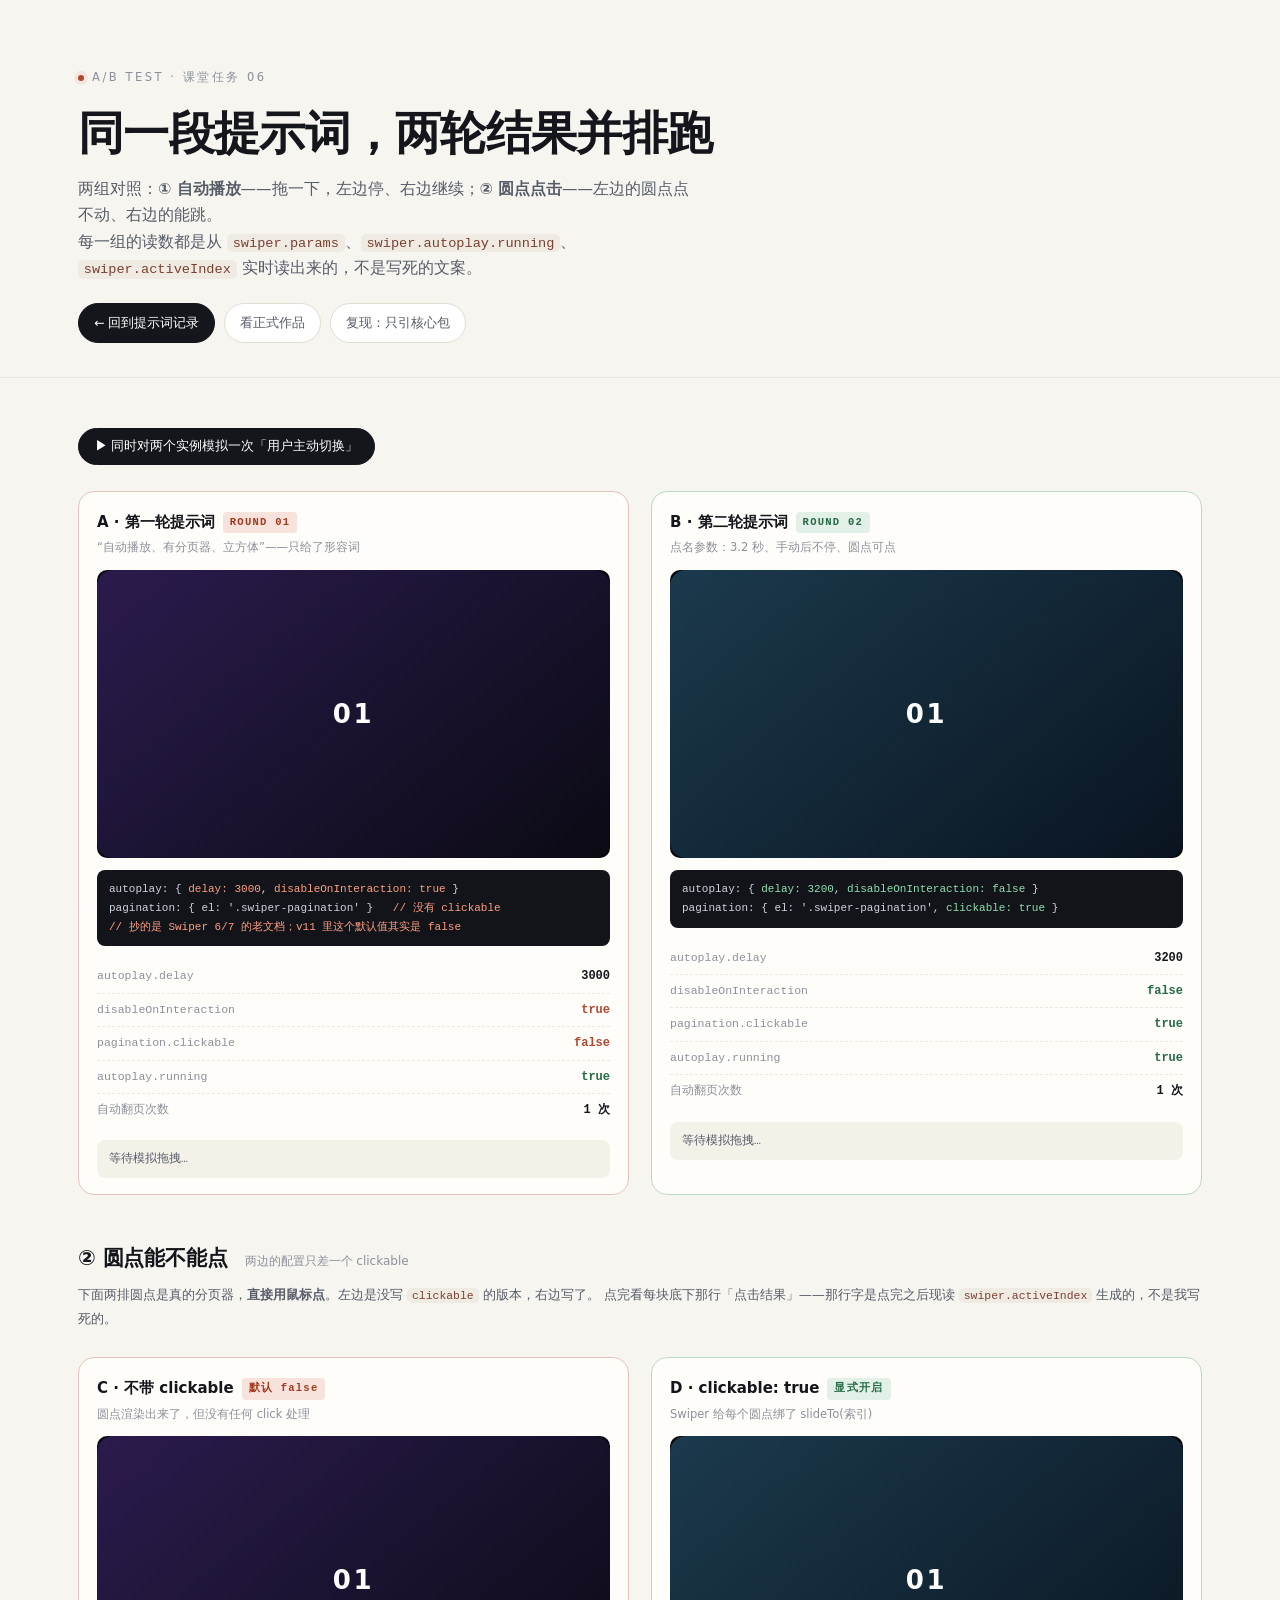
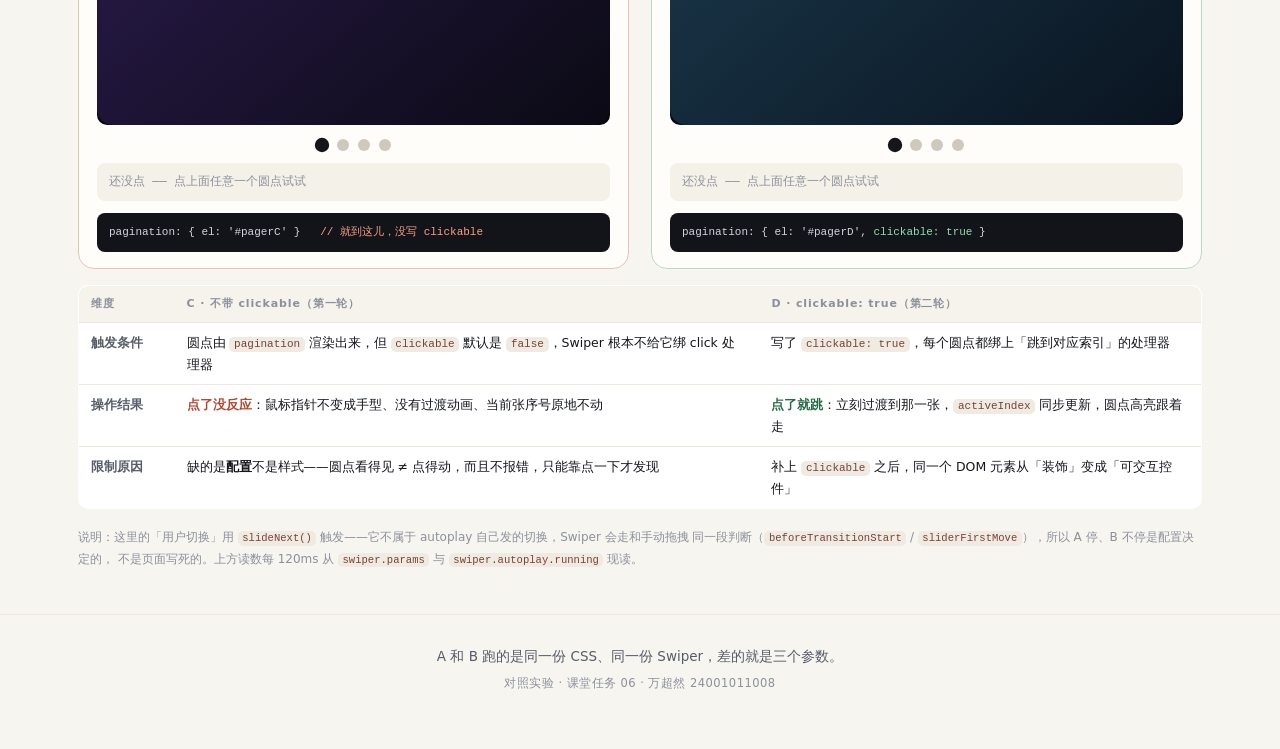
==== commit 6cb6f681: "chore: css/js 加版本号绕过 GitHub Pages 10 分钟缓存" ====
--- a/debug/index.html
+++ b/debug/index.html
@@ -4,7 +4,7 @@
 <meta charset="utf-8" />
 <meta name="viewport" content="width=device-width, initial-scale=1" />
 <title>A/B 对照实验 · 第一轮 vs 第二轮</title>
-<link rel="stylesheet" href="../css/style.css" />
+<link rel="stylesheet" href="../css/style.css?v=20261109b" />
 <link rel="stylesheet" href="../vendor/swiper-bundle.min.css" />
 <style>
   .ab-wrap{ max-width:1180px; }
--- a/css/style.css
+++ b/css/style.css
@@ -936,3 +936,26 @@
 .mini-cmp__cta a{ color:var(--accent); font-weight:600; }
 .v-ok{ color:#256b45; font-weight:600; }
 .v-no{ color:#b4472f; font-weight:600; }
+
+/* 任务一顶部的提示词流水账入口 */
+.entry-link{
+  display:flex; align-items:center; gap:12px; flex-wrap:wrap;
+  margin:14px 0 0;
+  padding:11px 14px;
+  border:1px solid #d9cdb9;
+  border-radius:10px;
+  background:linear-gradient(180deg,#fffaf3,#fffdf9);
+}
+.entry-link a{
+  display:inline-flex; align-items:center; gap:6px;
+  font-size:12.5px; font-weight:600;
+  color:var(--accent);
+  text-decoration:none;
+  padding:5px 11px;
+  border:1px solid #e3d3c4;
+  border-radius:999px;
+  background:#fff;
+  transition:border-color .16s, background .16s, color .16s;
+}
+.entry-link a:hover{ background:var(--accent); border-color:var(--accent); color:#fff; }
+.entry-link span{ font-size:12px; color:var(--ink-3); line-height:1.6; }
